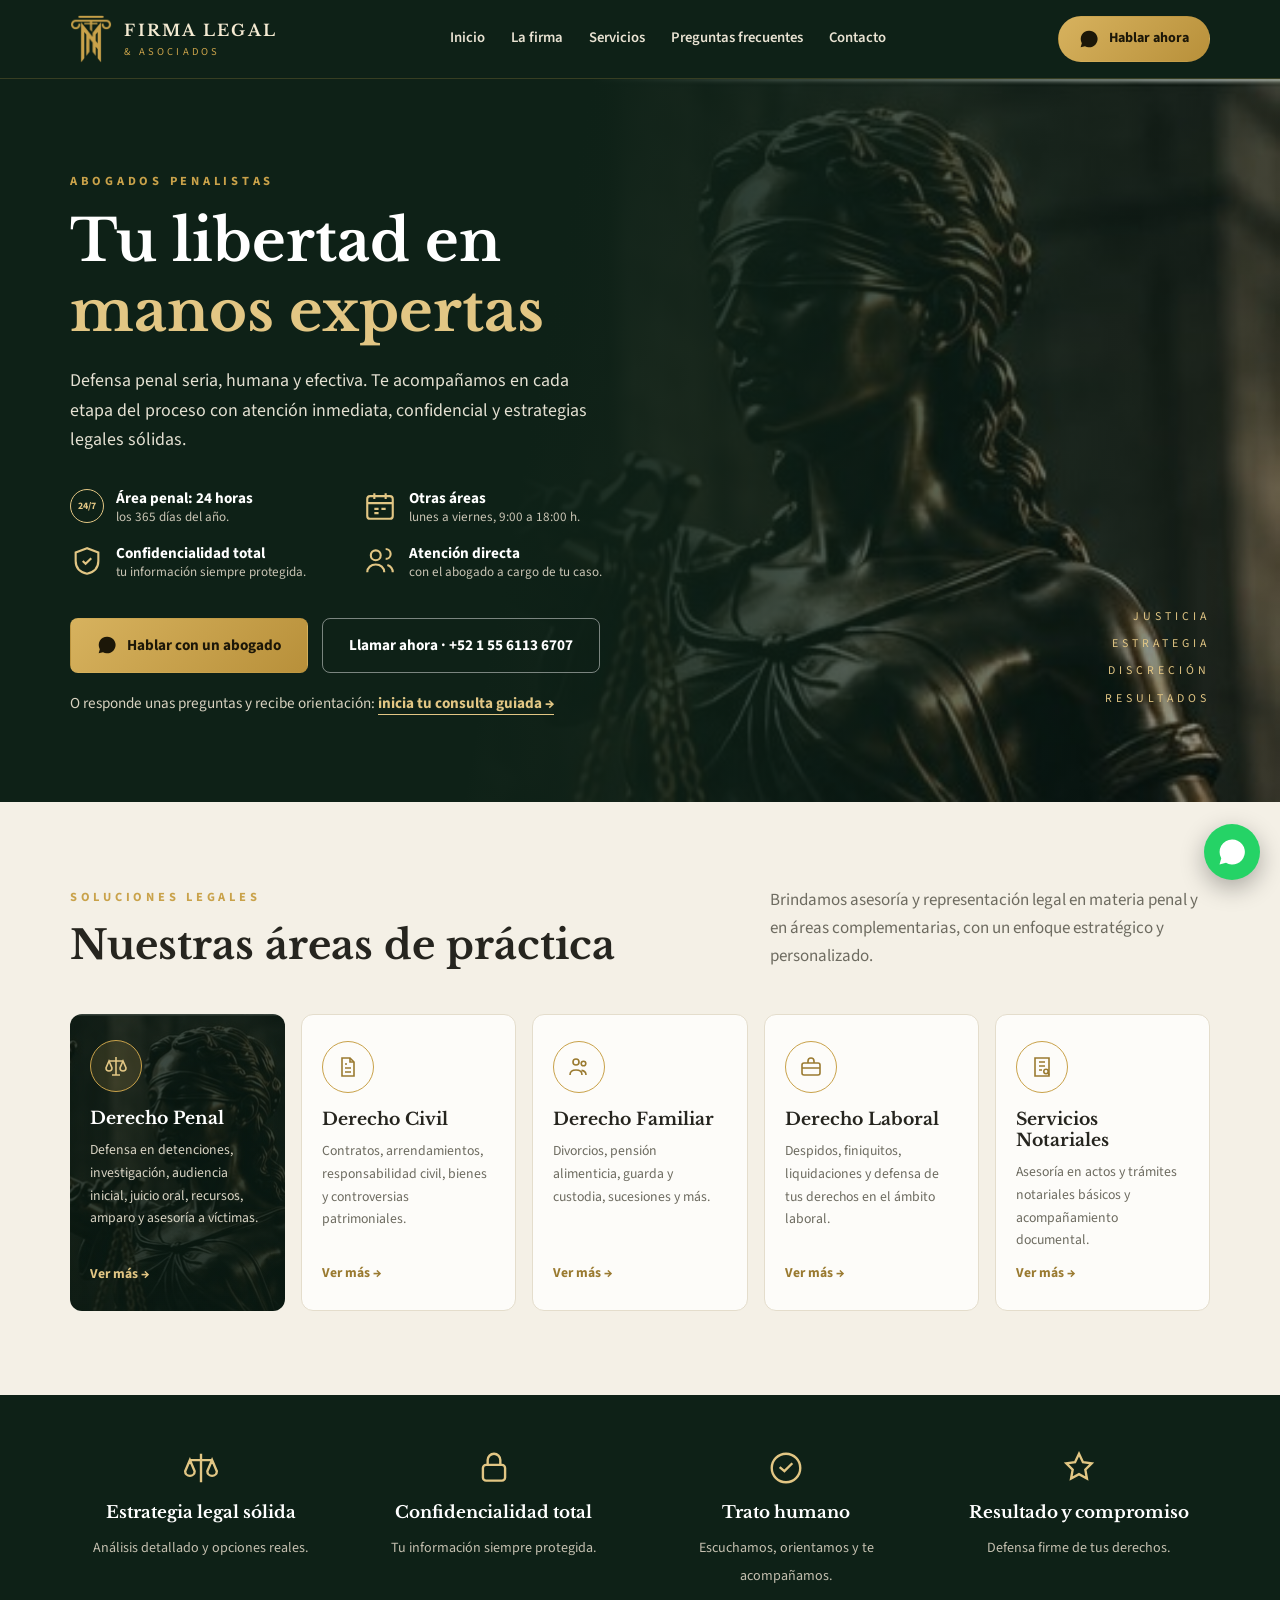
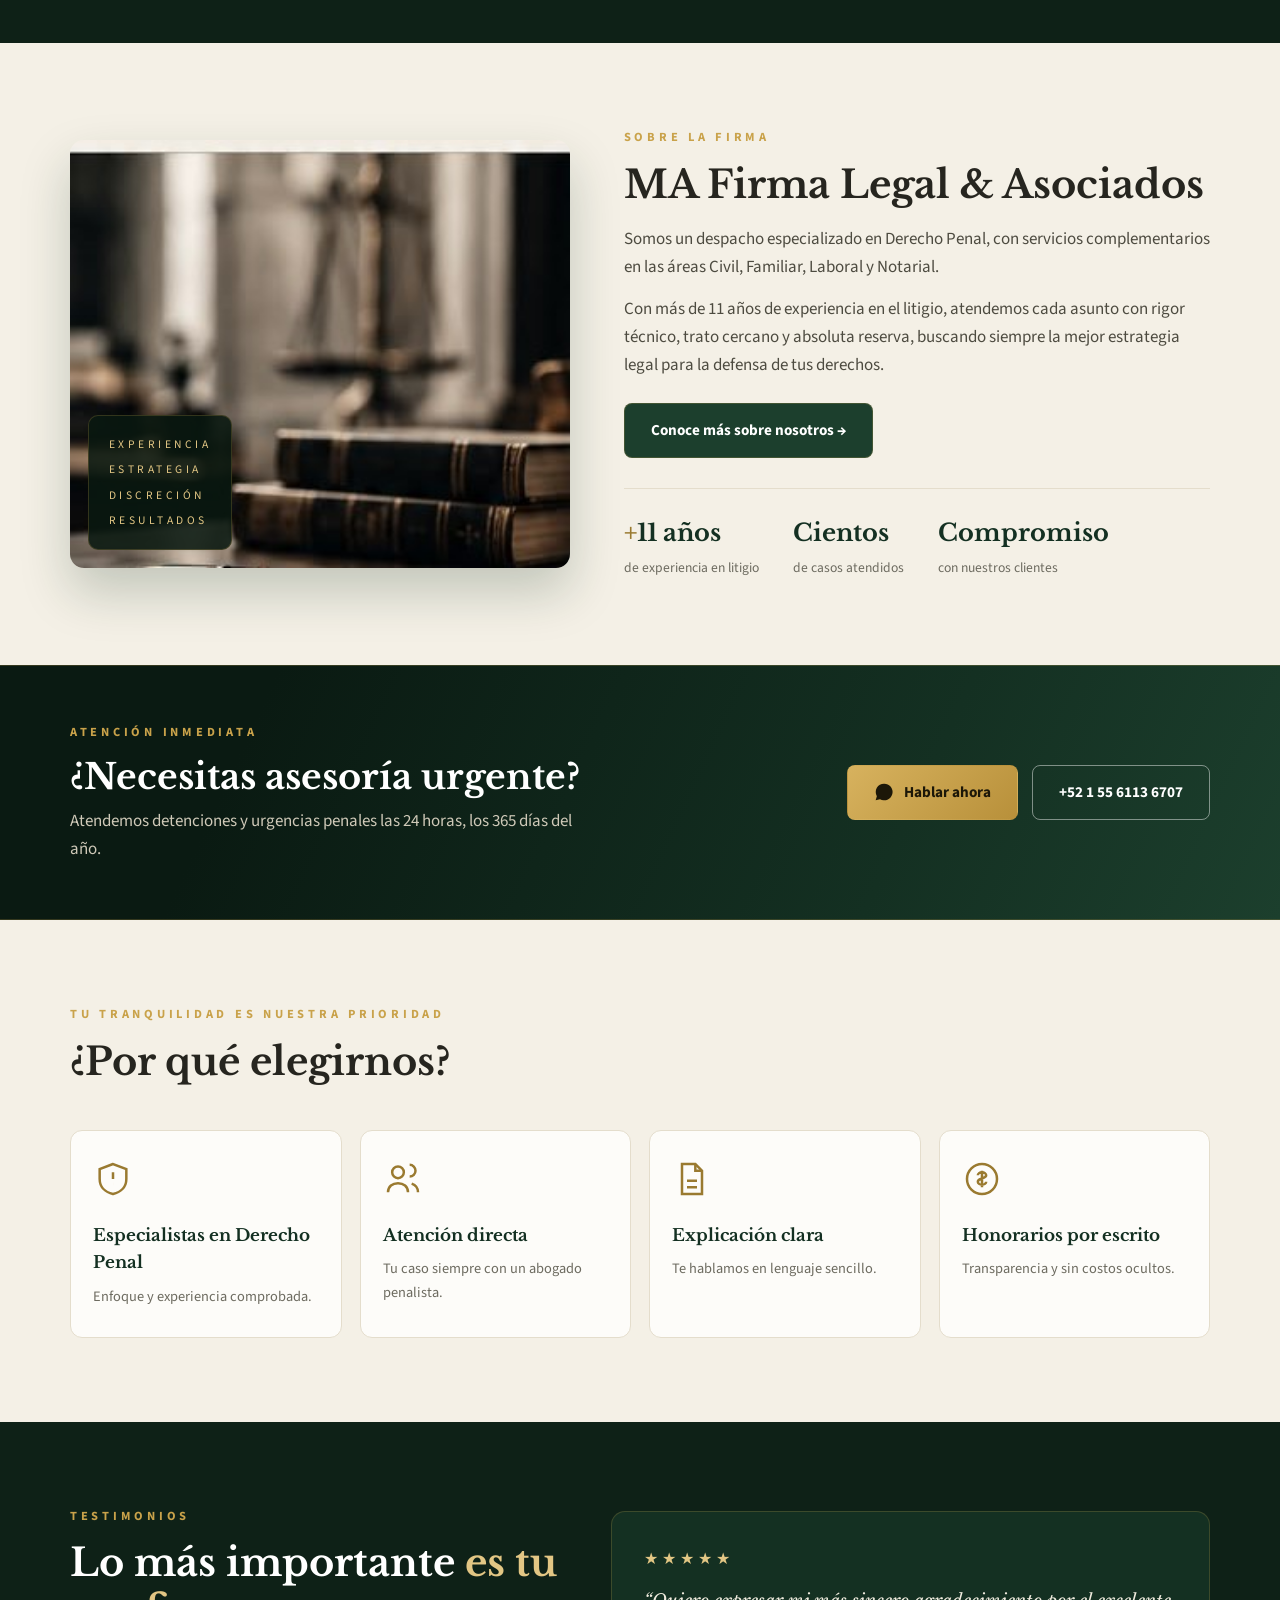
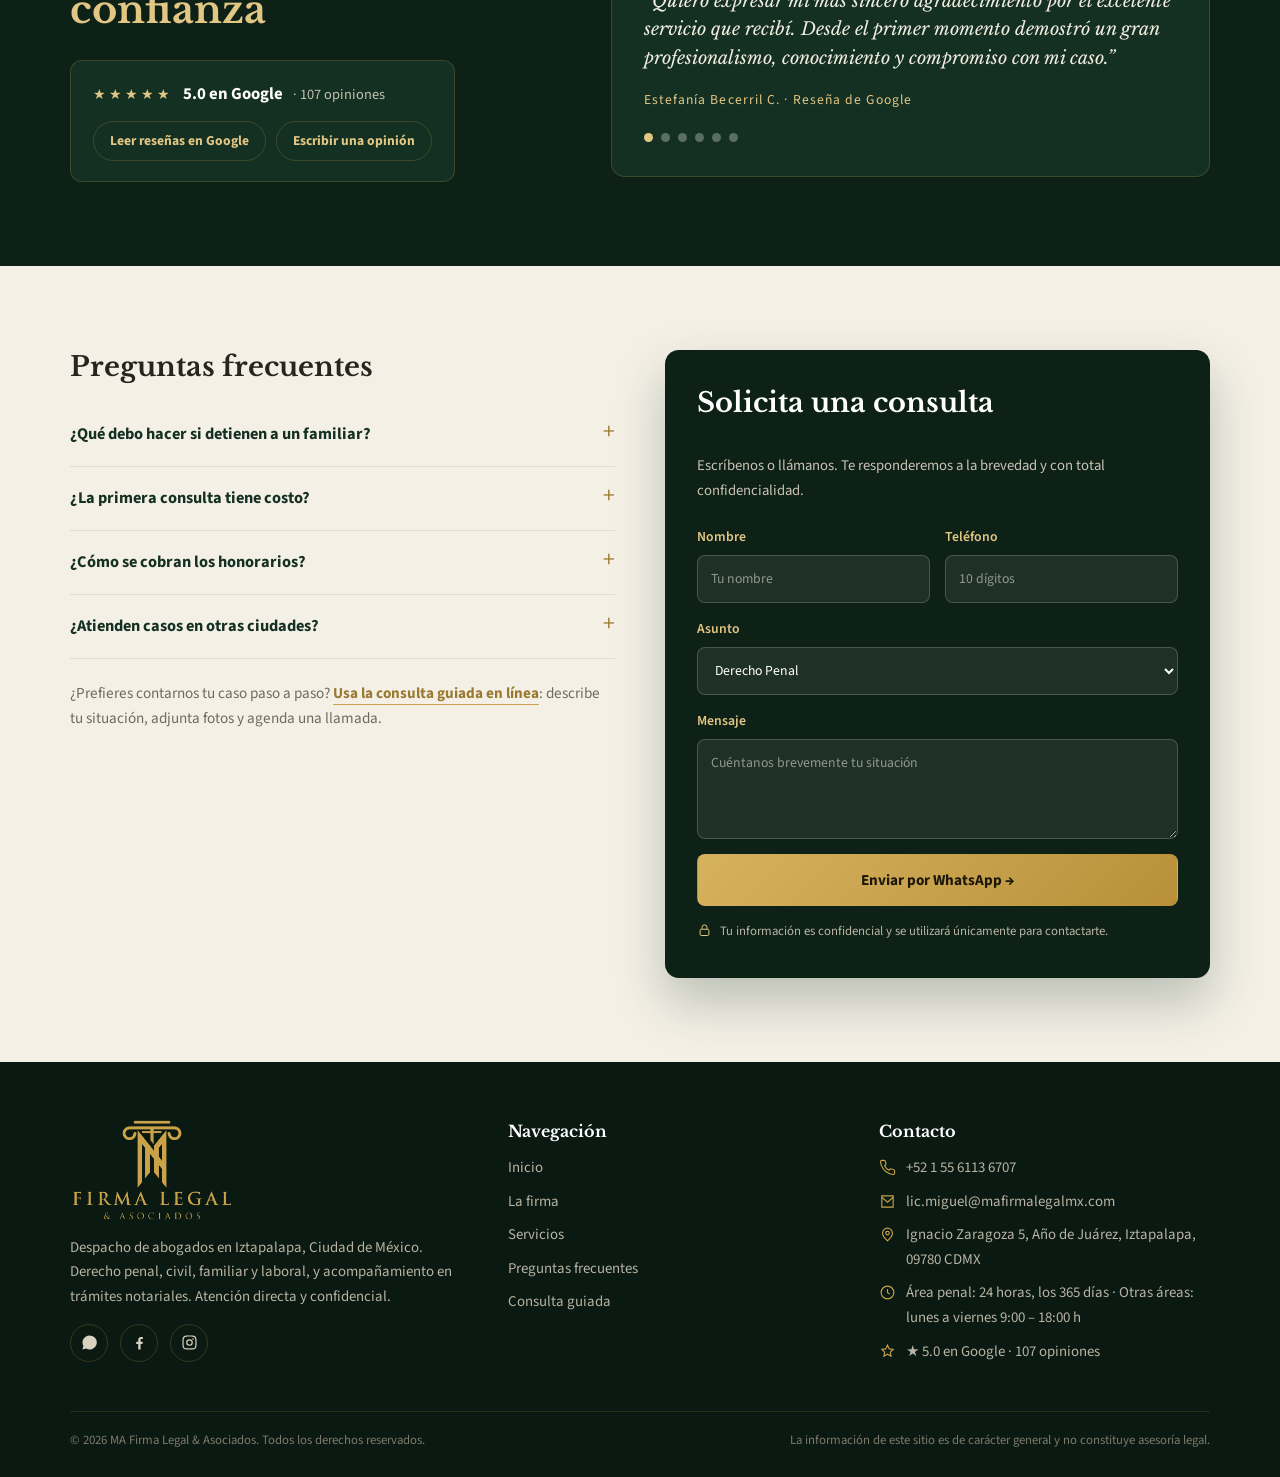
==== index.html @ 3315ead6 "Correo de contacto real: lic.miguel@mafirmalegalmx.com Co-Authored-By: Claude Fable 5.1 <noreply@ant" ====
<!doctype html>
<html lang="es">
<head>
<meta charset="utf-8">
<meta name="viewport" content="width=device-width, initial-scale=1">
<title>Firma Legal & Asociados | Abogados Penalistas</title>
<meta name="description" content="MA Firma Legal & Asociados. Defensa penal seria, humana y efectiva. Atención inmediata 24 horas en detenciones y urgencias penales.">
<link rel="icon" type="image/png" href="assets/marca-dorada.png">
<link rel="preconnect" href="https://fonts.googleapis.com">
<link rel="preconnect" href="https://fonts.gstatic.com" crossorigin>
<link href="https://fonts.googleapis.com/css2?family=Libre+Baskerville:ital,wght@0,400;0,700;1,400&family=Source+Sans+3:wght@400;600;700&display=swap" rel="stylesheet">
<script type="application/ld+json">
{
  "@context": "https://schema.org",
  "@type": "LegalService",
  "name": "MA Firma Legal & Asociados",
  "description": "Abogados penalistas en Ciudad de México. Defensa penal con atención 24 horas, confidencial y estratégica.",
  "url": "https://mafirmalegalmx.vercel.app",
  "telephone": "+525561136707",
  "address": {
    "@type": "PostalAddress",
    "streetAddress": "Ignacio Zaragoza 5, Año de Juárez",
    "addressLocality": "Iztapalapa, Ciudad de México",
    "addressRegion": "CDMX",
    "postalCode": "09780",
    "addressCountry": "MX"
  },
  "openingHours": "Mo-Su 00:00-24:00",
  "priceRange": "$$",
  "sameAs": [
    "https://maps.google.com/?cid=937065001526612628",
    "https://www.facebook.com/mafirmalegal2025",
    "https://www.instagram.com/mafirmalegal2025"
  ]
}
</script>
<style>
  :root{
    --verde:#0e2117; --verde-2:#143022; --verde-3:#1c3f2d;
    --dorado:#c9a24a; --dorado-claro:#e2c684; --dorado-os:#9a7a30;
    --crema:#f4f0e6; --blanco:#fdfcf9;
    --texto:#26251f; --suave:#6d6b60;
    --linea:#e4ddcc; --linea-verde:rgba(201,162,74,.22);
    --serif:'Libre Baskerville', Georgia, serif; --sans:'Source Sans 3', Arial, sans-serif;
  }
  *{box-sizing:border-box;margin:0;padding:0}
  html{scroll-behavior:smooth}
  body{font-family:var(--sans);font-size:17px;line-height:1.65;color:var(--texto);background:var(--crema)}
  a{color:inherit;text-decoration:none}
  img{max-width:100%;display:block}
  h1,h2,h3{font-family:var(--serif);line-height:1.22;font-weight:700}
  .wrap{width:min(1140px,100% - 40px);margin-inline:auto}
  section{padding:84px 0}
  .eyebrow{font-size:.78rem;letter-spacing:.3em;text-transform:uppercase;color:var(--dorado);font-weight:700;display:block;margin-bottom:14px}
  .btn{display:inline-flex;align-items:center;justify-content:center;gap:10px;padding:14px 26px;font-weight:700;font-size:.95rem;border-radius:8px;border:1px solid transparent;transition:.2s;cursor:pointer;font-family:var(--sans)}
  .btn-oro{background:linear-gradient(135deg,#d7b25e,#b8903a);color:#1c1708}
  .btn-oro:hover{filter:brightness(1.08)}
  .btn-verde{background:var(--verde-3);color:#fff;border-color:var(--linea-verde)}
  .btn-verde:hover{background:#245138}
  .btn-borde{background:transparent;color:#fff;border-color:rgba(255,255,255,.45)}
  .btn-borde:hover{border-color:#fff;background:rgba(255,255,255,.08)}
  .ico-wa{width:20px;height:20px;fill:currentColor;flex:none}

  /* ---------- Header ---------- */
  header{position:sticky;top:0;z-index:50;background:var(--verde);border-bottom:1px solid var(--linea-verde)}
  .nav{display:flex;align-items:center;justify-content:space-between;height:78px;gap:18px}
  .brand{display:flex;align-items:center;gap:12px;min-width:0}
  .brand img{height:48px;width:auto}
  .brand div{color:#f4ead2;font-family:var(--serif);font-weight:700;letter-spacing:.14em;font-size:1rem;white-space:nowrap}
  .brand small{display:block;font-family:var(--sans);font-weight:400;font-size:.66rem;letter-spacing:.3em;color:var(--dorado);text-transform:uppercase}
  .menu{display:flex;gap:26px;font-weight:600;font-size:.92rem;color:#e8e2d2}
  .menu a{padding:6px 0;border-bottom:2px solid transparent}
  .menu a:hover{color:#fff;border-color:var(--dorado)}
  .nav .btn{padding:10px 20px;font-size:.88rem;border-radius:999px}
  .burger{display:none;background:none;border:0;cursor:pointer;width:42px;height:42px}
  .burger span{display:block;height:2px;background:var(--dorado-claro);margin:8px 9px;border-radius:2px}

  /* ---------- Hero ---------- */
  .hero{position:relative;background:linear-gradient(100deg,var(--verde) 42%,rgba(14,33,23,.72) 68%,rgba(14,33,23,.38)),url(assets/foto-justicia.jpg) right center/auto 100% no-repeat;background-color:var(--verde);color:#fff;padding:92px 0 86px;overflow:hidden}
  .hero .wrap{position:relative}
  .hero-inner{max-width:600px}
  .hero h1{font-size:clamp(2.3rem,5.4vw,3.6rem);color:#fff;margin-bottom:20px}
  .hero h1 em{font-style:normal;color:var(--dorado-claro)}
  .hero .sub{font-size:1.12rem;color:#e4e0d2;max-width:520px;margin-bottom:34px}
  .hero-feats{display:grid;grid-template-columns:repeat(2,minmax(0,1fr));gap:18px 26px;margin-bottom:36px;max-width:560px}
  .hf{display:flex;gap:12px;align-items:flex-start}
  .hf .n247{width:34px;height:34px;flex:none;border:1.5px solid var(--dorado-claro);border-radius:50%;display:grid;place-items:center;font-size:.62rem;font-weight:700;color:var(--dorado-claro);letter-spacing:.02em}
  .hero-foto-movil{display:none}
  .hf svg{width:34px;height:34px;flex:none;stroke:var(--dorado-claro);fill:none;stroke-width:1.5}
  .hf b{display:block;font-size:.95rem;color:#fff;line-height:1.3}
  .hf span{font-size:.82rem;color:#c9c4b4;line-height:1.35;display:block}
  .hero-ctas{display:flex;gap:14px;flex-wrap:wrap;align-items:center}
  .hero-guia{margin-top:18px;font-size:.95rem;color:#d8d2c0}
  .hero-guia a{color:var(--dorado-claro);font-weight:700;border-bottom:1px solid var(--dorado-claro)}
  .hero-lema{position:absolute;right:0;bottom:4px;text-align:right;font-size:.74rem;letter-spacing:.34em;text-transform:uppercase;color:var(--dorado-claro);line-height:2.3;display:none}
  @media (min-width:1000px){.hero-lema{display:block}}

  /* ---------- Áreas ---------- */
  .areas-head{display:grid;grid-template-columns:1.2fr .8fr;gap:40px;align-items:end;margin-bottom:44px}
  .areas-head h2{font-size:clamp(1.8rem,3.6vw,2.5rem)}
  .areas-head p{color:var(--suave)}
  .areas-grid{display:grid;grid-template-columns:repeat(5,1fr);gap:16px}
  .area{background:var(--blanco);border:1px solid var(--linea);border-radius:12px;padding:26px 20px;display:flex;flex-direction:column;gap:10px;transition:.25s}
  .area:hover{transform:translateY(-4px);box-shadow:0 14px 30px rgba(20,48,34,.12);border-color:var(--dorado)}
  .area .ic{width:52px;height:52px;border:1.5px solid var(--dorado);border-radius:50%;display:grid;place-items:center;margin-bottom:6px}
  .area .ic svg{width:24px;height:24px;stroke:var(--dorado-os);fill:none;stroke-width:1.6}
  .area h3{font-size:1.08rem}
  .area p{font-size:.86rem;color:var(--suave);flex:1}
  .area .mas{font-size:.85rem;font-weight:700;color:var(--dorado-os)}
  .area.destacada{background:linear-gradient(rgba(10,26,18,.78),rgba(10,26,18,.88)),url(assets/foto-justicia.jpg) center/cover;border:0;color:#fff}
  .area.destacada .ic{background:rgba(201,162,74,.15)}
  .area.destacada .ic svg{stroke:var(--dorado-claro)}
  .area.destacada h3{color:#fff}
  .area.destacada p{color:#d8d3c3}
  .area.destacada .mas{color:var(--dorado-claro)}

  /* ---------- Banda compromiso ---------- */
  .banda{background:var(--verde);color:#fff;padding:54px 0}
  .banda-grid{display:grid;grid-template-columns:repeat(4,1fr);gap:30px}
  .bi{text-align:center;padding:0 10px}
  .bi svg{width:38px;height:38px;stroke:var(--dorado-claro);fill:none;stroke-width:1.5;margin:0 auto 12px;display:block}
  .bi b{display:block;font-family:var(--serif);font-size:1.05rem;margin-bottom:6px;color:#fff}
  .bi span{font-size:.88rem;color:#c5c0b0}

  /* ---------- Sobre la firma ---------- */
  .sobre{background:var(--crema)}
  .sobre-grid{display:grid;grid-template-columns:.92fr 1.08fr;gap:54px;align-items:center}
  .sobre-foto{position:relative;border-radius:14px;overflow:hidden;box-shadow:0 24px 50px rgba(20,48,34,.22)}
  .sobre-foto img{width:100%;height:100%;object-fit:cover;min-height:360px}
  .sobre-foto .placa{position:absolute;left:18px;bottom:18px;background:rgba(10,24,16,.88);border:1px solid var(--linea-verde);border-radius:10px;padding:16px 20px;color:var(--dorado-claro);font-size:.72rem;letter-spacing:.3em;text-transform:uppercase;line-height:2.2}
  .sobre h2{font-size:clamp(1.8rem,3.4vw,2.4rem);margin-bottom:16px}
  .sobre p{color:#4d4b40;margin-bottom:14px}
  .sobre .btn{margin-top:10px}
  .stats{display:flex;gap:34px;flex-wrap:wrap;margin-top:30px;padding-top:24px;border-top:1px solid var(--linea)}
  .stat b{font-family:var(--serif);font-size:1.5rem;color:var(--verde-2);display:block}
  .stat b i{font-style:normal;color:var(--dorado-os)}
  .stat span{font-size:.85rem;color:var(--suave)}

  /* ---------- Urgente ---------- */
  .urgente{background:linear-gradient(115deg,#0a1a12 20%,#143022 70%,#1c3f2d),var(--verde);color:#fff;padding:56px 0;border-block:1px solid var(--linea-verde)}
  .urg-grid{display:flex;justify-content:space-between;align-items:center;gap:30px;flex-wrap:wrap}
  .urg-grid h2{font-size:clamp(1.6rem,3vw,2.2rem);color:#fff;margin-bottom:8px}
  .urg-grid p{color:#cfc9b8;max-width:520px}
  .urg-botones{display:flex;gap:14px;flex-wrap:wrap}

  /* ---------- Por qué ---------- */
  .porque .sec-head{max-width:640px;margin-bottom:44px}
  .porque h2{font-size:clamp(1.8rem,3.4vw,2.4rem)}
  .pq-grid{display:grid;grid-template-columns:repeat(4,1fr);gap:18px}
  .pq{background:var(--blanco);border:1px solid var(--linea);border-radius:12px;padding:28px 22px}
  .pq svg{width:40px;height:40px;stroke:var(--dorado-os);fill:none;stroke-width:1.5;margin-bottom:14px}
  .pq b{font-family:var(--serif);font-size:1.05rem;display:block;margin-bottom:8px;color:var(--verde-2)}
  .pq p{font-size:.9rem;color:var(--suave)}

  /* ---------- Testimonios ---------- */
  .testi{background:var(--verde);color:#fff}
  .testi-grid{display:grid;grid-template-columns:.9fr 1.1fr;gap:50px;align-items:center}
  .testi h2{font-size:clamp(1.8rem,3.4vw,2.4rem);color:#fff}
  .testi h2 em{font-style:normal;color:var(--dorado-claro)}
  .t-card{background:var(--verde-2);border:1px solid var(--linea-verde);border-radius:14px;padding:34px 32px;position:relative}
  .t-card .estrellas{color:var(--dorado-claro);letter-spacing:4px;font-size:1rem;margin-bottom:14px}
  .t-card blockquote{font-family:var(--serif);font-style:italic;font-size:1.12rem;line-height:1.6;color:#f0ecdf}
  .t-card cite{display:block;margin-top:16px;font-style:normal;font-size:.85rem;color:var(--dorado-claro);letter-spacing:.08em}
  .t-dots{display:flex;gap:8px;margin-top:22px}
  .t-dots button{width:9px;height:9px;border-radius:50%;border:0;background:rgba(255,255,255,.3);cursor:pointer;padding:0}
  .t-dots button.on{background:var(--dorado-claro)}
  .g-badge{margin-top:26px;background:var(--verde-2);border:1px solid var(--linea-verde);border-radius:12px;padding:20px 22px;display:inline-block}
  .g-badge .fila{display:flex;align-items:center;gap:10px;margin-bottom:12px;flex-wrap:wrap}
  .g-badge .estrellas-g{color:var(--dorado-claro);letter-spacing:3px}
  .g-badge b{color:#fff;font-size:1.05rem}
  .g-badge span{color:#c5c0b0;font-size:.9rem}
  .g-badge .ligas{display:flex;gap:10px;flex-wrap:wrap}
  .g-badge .ligas a{font-size:.85rem;font-weight:700;color:var(--dorado-claro);border:1px solid var(--linea-verde);border-radius:999px;padding:8px 16px;transition:.2s}
  .g-badge .ligas a:hover{background:var(--verde-3);border-color:var(--dorado)}

  /* ---------- FAQ + contacto ---------- */
  .final{background:var(--crema)}
  .final-grid{display:grid;grid-template-columns:1fr 1fr;gap:50px;align-items:start}
  .final h2{font-size:1.7rem;margin-bottom:20px}
  details{border-bottom:1px solid var(--linea)}
  summary{cursor:pointer;padding:18px 0;font-weight:700;font-size:1.02rem;color:var(--verde-2);list-style:none;display:flex;justify-content:space-between;gap:16px}
  summary::-webkit-details-marker{display:none}
  summary::after{content:"+";color:var(--dorado-os);font-size:1.3rem;line-height:1;font-family:var(--serif)}
  details[open] summary::after{content:"–"}
  details p{padding:0 0 18px;color:var(--suave);font-size:.95rem}
  .consulta-link{margin-top:22px;font-size:.95rem;color:var(--suave)}
  .consulta-link a{color:var(--dorado-os);font-weight:700;border-bottom:1px solid var(--dorado)}
  form{background:var(--verde);border-radius:14px;padding:36px 32px;display:grid;gap:15px;color:#fff;box-shadow:0 24px 50px rgba(20,48,34,.25)}
  form h2{color:#fff;margin-bottom:2px}
  form .nota-top{font-size:.92rem;color:#c9c4b4;margin-bottom:8px}
  .row{display:grid;grid-template-columns:1fr 1fr;gap:15px}
  label{display:grid;gap:6px;font-weight:600;font-size:.86rem;color:var(--dorado-claro)}
  input,select,textarea{font:inherit;font-weight:400;padding:12px 13px;border:1px solid rgba(255,255,255,.18);border-radius:8px;background:rgba(255,255,255,.07);color:#fff;outline:none}
  input::placeholder,textarea::placeholder{color:#8f9a8f}
  select{color:#fff}
  select option{background:var(--verde-2);color:#fff}
  input:focus,select:focus,textarea:focus{border-color:var(--dorado)}
  textarea{min-height:100px;resize:vertical}
  .candado{font-size:.8rem;color:#b9b4a4;display:flex;gap:8px;align-items:flex-start}
  .candado svg{width:15px;height:15px;stroke:var(--dorado-claro);fill:none;stroke-width:1.6;flex:none;margin-top:2px}

  /* ---------- Footer ---------- */
  footer{background:#0a1911;color:#b8b3a3;padding:56px 0 26px;font-size:.93rem}
  .foot{display:grid;grid-template-columns:1.2fr 1fr 1fr;gap:40px;align-items:start}
  .foot img{height:104px;width:auto;margin-bottom:14px}
  .foot h4{color:#fff;font-family:var(--serif);margin-bottom:12px;font-size:1rem}
  .foot ul{list-style:none}
  .foot li{margin-bottom:9px;display:flex;gap:10px;align-items:flex-start}
  .foot li svg{width:17px;height:17px;stroke:var(--dorado);fill:none;stroke-width:1.6;flex:none;margin-top:3px}
  .foot a:hover{color:var(--dorado-claro)}
  .redes{display:flex;gap:12px;margin-top:14px}
  .redes a{width:38px;height:38px;border:1px solid var(--linea-verde);border-radius:50%;display:grid;place-items:center;transition:.2s}
  .redes a:hover{background:var(--verde-3);border-color:var(--dorado)}
  .redes svg{width:17px;height:17px;fill:#d8d2c0}
  .copy{border-top:1px solid rgba(201,162,74,.15);margin-top:38px;padding-top:18px;display:flex;justify-content:space-between;flex-wrap:wrap;gap:10px;font-size:.8rem;color:#7d7a6c}

  .wa-float{position:fixed;right:20px;bottom:20px;z-index:60;width:56px;height:56px;border-radius:50%;background:#25d366;display:grid;place-items:center;box-shadow:0 8px 24px rgba(0,0,0,.3)}
  .wa-float svg{width:30px;height:30px;fill:#fff}

  /* ---------- Responsive ---------- */
  @media (max-width:1000px){
    .areas-grid{grid-template-columns:repeat(3,1fr)}
    .area.destacada{grid-column:span 3}
    .banda-grid,.pq-grid{grid-template-columns:1fr 1fr}
    .sobre-grid,.testi-grid,.final-grid{grid-template-columns:1fr;gap:38px}
    .areas-head{grid-template-columns:1fr;gap:10px}
    /* En pantallas chicas la estatua va arriba, visible, y se funde con el verde */
    .hero{background:var(--verde);padding-top:0}
    .hero-foto-movil{display:block;height:min(64vw,340px);background:linear-gradient(to bottom,rgba(14,33,23,.05) 30%,rgba(14,33,23,.55) 70%,var(--verde) 100%),url(assets/foto-justicia.jpg) center 18%/cover no-repeat;margin-bottom:6px}
  }
  @media (max-width:860px){
    .menu{display:none;position:absolute;left:0;right:0;top:78px;background:var(--verde);border-bottom:1px solid var(--linea-verde);flex-direction:column;gap:0;padding:6px 0}
    .menu.open{display:flex}
    .menu a{padding:14px 22px;border-bottom:1px solid rgba(255,255,255,.07)}
    .burger{display:block}
    .nav > .btn{display:none}
  }
  @media (max-width:620px){
    section{padding:62px 0}
    .areas-grid{grid-template-columns:1fr}
    .area.destacada{grid-column:auto}
    .banda-grid,.pq-grid,.row{grid-template-columns:1fr}
    .hero-feats{grid-template-columns:1fr;gap:16px}
    .brand div{display:none}
    form{padding:28px 20px}
    .urg-botones .btn{width:100%}
  }
</style>
</head>
<body>

<header>
  <div class="wrap nav">
    <a href="#" class="brand">
      <img src="assets/marca-dorada.png" alt="Firma Legal & Asociados">
      <div>FIRMA LEGAL<small>& Asociados</small></div>
    </a>
    <nav class="menu" id="menu">
      <a href="#inicio">Inicio</a>
      <a href="#firma">La firma</a>
      <a href="#areas">Servicios</a>
      <a href="#faq">Preguntas frecuentes</a>
      <a href="#contacto">Contacto</a>
    </nav>
    <a href="#" class="btn btn-oro wa-link"><svg class="ico-wa" viewBox="0 0 24 24"><path d="M17.5 14.4c-.3-.1-1.8-.9-2-1-.3-.1-.5-.1-.7.1-.2.3-.8 1-.9 1.2-.2.2-.3.2-.6.1-.3-.1-1.3-.5-2.4-1.5-.9-.8-1.5-1.8-1.7-2.1-.2-.3 0-.5.1-.6l.4-.5.3-.5v-.5c-.1-.1-.7-1.6-.9-2.2-.2-.6-.5-.5-.7-.5h-.6c-.2 0-.5.1-.8.4-.3.3-1 1-1 2.5s1.1 2.9 1.2 3.1c.1.2 2.1 3.2 5.1 4.5 2.5 1 3 .8 3.6.8.6-.1 1.8-.7 2-1.4.2-.7.2-1.3.2-1.4-.1-.2-.3-.3-.6-.4zM12 2a10 10 0 0 0-8.6 15l-1.4 5 5.2-1.4A10 10 0 1 0 12 2z"/></svg>Hablar ahora</a>
    <button class="burger" id="burger" aria-label="Menú"><span></span><span></span><span></span></button>
  </div>
</header>

<section class="hero" id="inicio">
  <div class="hero-foto-movil" aria-hidden="true"></div>
  <div class="wrap">
    <div class="hero-inner">
      <span class="eyebrow">Abogados penalistas</span>
      <h1>Tu libertad en <em>manos expertas</em></h1>
      <p class="sub">Defensa penal seria, humana y efectiva. Te acompañamos en cada etapa del proceso con atención inmediata, confidencial y estrategias legales sólidas.</p>
      <div class="hero-feats">
        <div class="hf"><div class="n247">24/7</div><div><b>Área penal: 24 horas</b><span>los 365 días del año.</span></div></div>
        <div class="hf"><svg viewBox="0 0 24 24"><rect x="3" y="5" width="18" height="16" rx="2"/><path d="M3 10h18M8 3v4M16 3v4M8 14h3M13 14h3M8 17h3"/></svg><div><b>Otras áreas</b><span>lunes a viernes, 9:00 a 18:00 h.</span></div></div>
        <div class="hf"><svg viewBox="0 0 24 24"><path d="M12 3 4 6v6c0 5 3.5 8 8 9 4.5-1 8-4 8-9V6z"/><path d="m9 12 2 2 4-4"/></svg><div><b>Confidencialidad total</b><span>tu información siempre protegida.</span></div></div>
        <div class="hf"><svg viewBox="0 0 24 24"><circle cx="9" cy="8" r="3.5"/><path d="M3 20c0-3.5 2.7-5.5 6-5.5s6 2 6 5.5M16 3.5a3.5 3.5 0 0 1 0 7M21 20c0-2.6-1.5-4.4-3.8-5.2"/></svg><div><b>Atención directa</b><span>con el abogado a cargo de tu caso.</span></div></div>
      </div>
      <div class="hero-ctas">
        <a href="#" class="btn btn-oro wa-link"><svg class="ico-wa" viewBox="0 0 24 24"><path d="M17.5 14.4c-.3-.1-1.8-.9-2-1-.3-.1-.5-.1-.7.1-.2.3-.8 1-.9 1.2-.2.2-.3.2-.6.1-.3-.1-1.3-.5-2.4-1.5-.9-.8-1.5-1.8-1.7-2.1-.2-.3 0-.5.1-.6l.4-.5.3-.5v-.5c-.1-.1-.7-1.6-.9-2.2-.2-.6-.5-.5-.7-.5h-.6c-.2 0-.5.1-.8.4-.3.3-1 1-1 2.5s1.1 2.9 1.2 3.1c.1.2 2.1 3.2 5.1 4.5 2.5 1 3 .8 3.6.8.6-.1 1.8-.7 2-1.4.2-.7.2-1.3.2-1.4-.1-.2-.3-.3-.6-.4zM12 2a10 10 0 0 0-8.6 15l-1.4 5 5.2-1.4A10 10 0 1 0 12 2z"/></svg>Hablar con un abogado</a>
        <a href="tel:+525561136707" class="btn btn-borde">Llamar ahora · +52 1 55 6113 6707</a>
      </div>
      <p class="hero-guia">O responde unas preguntas y recibe orientación: <a href="consulta.html">inicia tu consulta guiada →</a></p>
    </div>
    <div class="hero-lema">Justicia<br>Estrategia<br>Discreción<br>Resultados</div>
  </div>
</section>

<section id="areas">
  <div class="wrap">
    <div class="areas-head">
      <div>
        <span class="eyebrow">Soluciones legales</span>
        <h2>Nuestras áreas de práctica</h2>
      </div>
      <p>Brindamos asesoría y representación legal en materia penal y en áreas complementarias, con un enfoque estratégico y personalizado.</p>
    </div>
    <div class="areas-grid">
      <article class="area destacada">
        <div class="ic"><svg viewBox="0 0 24 24"><path d="M12 3v18M5 7h14M5 7l-3 7a3 3 0 0 0 6 0L5 7zm14 0-3 7a3 3 0 0 0 6 0l-3-7zM8 21h8"/></svg></div>
        <h3>Derecho Penal</h3>
        <p>Defensa en detenciones, investigación, audiencia inicial, juicio oral, recursos, amparo y asesoría a víctimas.</p>
        <a class="mas" href="penal.html">Ver más →</a>
      </article>
      <article class="area">
        <div class="ic"><svg viewBox="0 0 24 24"><path d="M14 3H6v18h12V7z"/><path d="M14 3v4h4M9 13h6M9 17h6M9 9h2"/></svg></div>
        <h3>Derecho Civil</h3>
        <p>Contratos, arrendamientos, responsabilidad civil, bienes y controversias patrimoniales.</p>
        <a class="mas" href="civil.html">Ver más →</a>
      </article>
      <article class="area">
        <div class="ic"><svg viewBox="0 0 24 24"><circle cx="9" cy="7" r="3"/><circle cx="16.5" cy="8.5" r="2.3"/><path d="M3 20c0-3.3 2.7-5 6-5s6 1.7 6 5M14.5 15.4c2.6.3 4.5 1.8 4.5 4.6"/></svg></div>
        <h3>Derecho Familiar</h3>
        <p>Divorcios, pensión alimenticia, guarda y custodia, sucesiones y más.</p>
        <a class="mas" href="familiar.html">Ver más →</a>
      </article>
      <article class="area">
        <div class="ic"><svg viewBox="0 0 24 24"><rect x="3" y="8" width="18" height="12" rx="2"/><path d="M9 8V6a3 3 0 0 1 6 0v2M3 13h18"/></svg></div>
        <h3>Derecho Laboral</h3>
        <p>Despidos, finiquitos, liquidaciones y defensa de tus derechos en el ámbito laboral.</p>
        <a class="mas" href="laboral.html">Ver más →</a>
      </article>
      <article class="area">
        <div class="ic"><svg viewBox="0 0 24 24"><path d="M5 3h14v18H5z"/><path d="M9 7h6M9 11h6M9 15h3"/><circle cx="16" cy="16.5" r="2.2"/><path d="m17.5 18 1.8 1.8"/></svg></div>
        <h3>Servicios Notariales</h3>
        <p>Asesoría en actos y trámites notariales básicos y acompañamiento documental.</p>
        <a class="mas" href="notarial.html">Ver más →</a>
      </article>
    </div>
  </div>
</section>

<div class="banda">
  <div class="wrap banda-grid">
    <div class="bi"><svg viewBox="0 0 24 24"><path d="M12 3v18M5 7h14M5 7l-3 7a3 3 0 0 0 6 0L5 7zm14 0-3 7a3 3 0 0 0 6 0l-3-7z"/></svg><b>Estrategia legal sólida</b><span>Análisis detallado y opciones reales.</span></div>
    <div class="bi"><svg viewBox="0 0 24 24"><rect x="5" y="10" width="14" height="10" rx="2"/><path d="M8 10V7a4 4 0 0 1 8 0v3"/></svg><b>Confidencialidad total</b><span>Tu información siempre protegida.</span></div>
    <div class="bi"><svg viewBox="0 0 24 24"><path d="M8 11.5 11 14l5-5"/><circle cx="12" cy="12" r="9"/></svg><b>Trato humano</b><span>Escuchamos, orientamos y te acompañamos.</span></div>
    <div class="bi"><svg viewBox="0 0 24 24"><path d="m12 3 2.5 5.3 5.5.7-4 4 1 5.7-5-2.8-5 2.8 1-5.7-4-4 5.5-.7z"/></svg><b>Resultado y compromiso</b><span>Defensa firme de tus derechos.</span></div>
  </div>
</div>

<section class="sobre" id="firma">
  <div class="wrap sobre-grid">
    <div class="sobre-foto">
      <img src="assets/foto-despacho.jpg" alt="Despacho de MA Firma Legal & Asociados">
      <div class="placa">Experiencia<br>Estrategia<br>Discreción<br>Resultados</div>
    </div>
    <div>
      <span class="eyebrow">Sobre la firma</span>
      <h2>MA Firma Legal & Asociados</h2>
      <p>Somos un despacho especializado en Derecho Penal, con servicios complementarios en las áreas Civil, Familiar, Laboral y Notarial.</p>
      <p>Con más de 11 años de experiencia en el litigio, atendemos cada asunto con rigor técnico, trato cercano y absoluta reserva, buscando siempre la mejor estrategia legal para la defensa de tus derechos.</p>
      <a href="#contacto" class="btn btn-verde">Conoce más sobre nosotros →</a>
      <div class="stats">
        <div class="stat"><b><i>+</i>11 años</b><span>de experiencia en litigio</span></div>
        <div class="stat"><b>Cientos</b><span>de casos atendidos</span></div>
        <div class="stat"><b>Compromiso</b><span>con nuestros clientes</span></div>
      </div>
    </div>
  </div>
</section>

<div class="urgente">
  <div class="wrap urg-grid">
    <div>
      <span class="eyebrow">Atención inmediata</span>
      <h2>¿Necesitas asesoría urgente?</h2>
      <p>Atendemos detenciones y urgencias penales las 24 horas, los 365 días del año.</p>
    </div>
    <div class="urg-botones">
      <a href="#" class="btn btn-oro wa-link"><svg class="ico-wa" viewBox="0 0 24 24"><path d="M17.5 14.4c-.3-.1-1.8-.9-2-1-.3-.1-.5-.1-.7.1-.2.3-.8 1-.9 1.2-.2.2-.3.2-.6.1-.3-.1-1.3-.5-2.4-1.5-.9-.8-1.5-1.8-1.7-2.1-.2-.3 0-.5.1-.6l.4-.5.3-.5v-.5c-.1-.1-.7-1.6-.9-2.2-.2-.6-.5-.5-.7-.5h-.6c-.2 0-.5.1-.8.4-.3.3-1 1-1 2.5s1.1 2.9 1.2 3.1c.1.2 2.1 3.2 5.1 4.5 2.5 1 3 .8 3.6.8.6-.1 1.8-.7 2-1.4.2-.7.2-1.3.2-1.4-.1-.2-.3-.3-.6-.4zM12 2a10 10 0 0 0-8.6 15l-1.4 5 5.2-1.4A10 10 0 1 0 12 2z"/></svg>Hablar ahora</a>
      <a href="tel:+525561136707" class="btn btn-borde">+52 1 55 6113 6707</a>
    </div>
  </div>
</div>

<section class="porque">
  <div class="wrap">
    <div class="sec-head">
      <span class="eyebrow">Tu tranquilidad es nuestra prioridad</span>
      <h2>¿Por qué elegirnos?</h2>
    </div>
    <div class="pq-grid">
      <div class="pq"><svg viewBox="0 0 24 24"><path d="M12 3 4 6v6c0 5 3.5 8 8 9 4.5-1 8-4 8-9V6z"/><path d="M12 8v4M12 15h.01"/></svg><b>Especialistas en Derecho Penal</b><p>Enfoque y experiencia comprobada.</p></div>
      <div class="pq"><svg viewBox="0 0 24 24"><circle cx="9" cy="8" r="3.5"/><path d="M3 20c0-3.5 2.7-5.5 6-5.5s6 2 6 5.5M16 3.5a3.5 3.5 0 0 1 0 7M21 20c0-2.6-1.5-4.4-3.8-5.2"/></svg><b>Atención directa</b><p>Tu caso siempre con un abogado penalista.</p></div>
      <div class="pq"><svg viewBox="0 0 24 24"><path d="M14 3H6v18h12V7z"/><path d="M14 3v4h4M9 13h6M9 17h6"/></svg><b>Explicación clara</b><p>Te hablamos en lenguaje sencillo.</p></div>
      <div class="pq"><svg viewBox="0 0 24 24"><circle cx="12" cy="12" r="9"/><path d="M12 7v10M9.5 9.8c0-1 1.1-1.8 2.5-1.8s2.5.8 2.5 1.8-1 1.5-2.5 1.9-2.5.9-2.5 1.9 1.1 1.8 2.5 1.8 2.5-.8 2.5-1.8"/></svg><b>Honorarios por escrito</b><p>Transparencia y sin costos ocultos.</p></div>
    </div>
  </div>
</section>

<section class="testi">
  <div class="wrap testi-grid">
    <div>
      <span class="eyebrow">Testimonios</span>
      <h2>Lo más importante <em>es tu confianza</em></h2>
      <div class="g-badge">
        <div class="fila"><span class="estrellas-g">★★★★★</span><b>5.0 en Google</b><span>· 107 opiniones</span></div>
        <div class="ligas">
          <a href="https://www.google.com/search?q=MA+Firma+Legal+%26+Asociados+Iztapalapa#lrd=0x85ce0359b6350af7:0xd011fa77371d294,1,,,," target="_blank" rel="noopener">Leer reseñas en Google</a>
          <a href="https://www.google.com/search?q=MA+Firma+Legal+%26+Asociados+Iztapalapa#lrd=0x85ce0359b6350af7:0xd011fa77371d294,3,,,," target="_blank" rel="noopener">Escribir una opinión</a>
        </div>
      </div>
    </div>
    <div>
      <div class="t-card">
        <div class="estrellas">★★★★★</div>
        <blockquote id="t-texto">“Quiero expresar mi más sincero agradecimiento por el excelente servicio que recibí. Desde el primer momento demostró un gran profesionalismo, conocimiento y compromiso con mi caso.”</blockquote>
        <cite id="t-autor">Estefanía Becerril C. · Reseña de Google</cite>
        <div class="t-dots" id="t-dots"></div>
      </div>
    </div>
  </div>
</section>

<section class="final" id="faq">
  <div class="wrap final-grid">
    <div>
      <h2>Preguntas frecuentes</h2>
      <details><summary>¿Qué debo hacer si detienen a un familiar?</summary><p>No permitas que declare sin abogado y comunícate con nosotros de inmediato. Un abogado acudirá para verificar la legalidad de la detención y preparar la primera audiencia.</p></details>
      <details><summary>¿La primera consulta tiene costo?</summary><p>Realizamos una evaluación inicial del caso. Las condiciones se indican al momento de agendar la cita.</p></details>
      <details><summary>¿Cómo se cobran los honorarios?</summary><p>Antes de iniciar entregamos un presupuesto por escrito, con la posibilidad de pagar por etapas del proceso.</p></details>
      <details><summary>¿Atienden casos en otras ciudades?</summary><p>Sí. Según el caso, podemos asistir de forma presencial o coordinar audiencias a distancia.</p></details>
      <p class="consulta-link">¿Prefieres contarnos tu caso paso a paso? <a href="consulta.html">Usa la consulta guiada en línea</a>: describe tu situación, adjunta fotos y agenda una llamada.</p>
    </div>
    <form id="form-contacto">
      <h2 id="contacto">Solicita una consulta</h2>
      <p class="nota-top">Escríbenos o llámanos. Te responderemos a la brevedad y con total confidencialidad.</p>
      <div class="row">
        <label>Nombre<input name="nombre" placeholder="Tu nombre" required></label>
        <label>Teléfono<input name="telefono" type="tel" placeholder="10 dígitos" required></label>
      </div>
      <label>Asunto
        <select name="tipo">
          <option>Derecho Penal</option><option>Derecho Civil</option><option>Derecho Familiar</option>
          <option>Derecho Laboral</option><option>Servicios Notariales</option><option>Otro</option>
        </select>
      </label>
      <label>Mensaje<textarea name="mensaje" placeholder="Cuéntanos brevemente tu situación"></textarea></label>
      <button class="btn btn-oro" type="submit">Enviar por WhatsApp →</button>
      <p class="candado"><svg viewBox="0 0 24 24"><rect x="5" y="10" width="14" height="10" rx="2"/><path d="M8 10V7a4 4 0 0 1 8 0v3"/></svg>Tu información es confidencial y se utilizará únicamente para contactarte.</p>
    </form>
  </div>
</section>

<footer>
  <div class="wrap">
    <div class="foot">
      <div>
        <img src="assets/logo-firma-dorado.png" alt="Firma Legal & Asociados">
        <p>Despacho de abogados en Iztapalapa, Ciudad de México. Derecho penal, civil, familiar y laboral, y acompañamiento en trámites notariales. Atención directa y confidencial.</p>
        <div class="redes">
          <a href="#" class="wa-link" aria-label="WhatsApp"><svg viewBox="0 0 24 24"><path d="M17.5 14.4c-.3-.1-1.8-.9-2-1-.3-.1-.5-.1-.7.1-.2.3-.8 1-.9 1.2-.2.2-.3.2-.6.1-.3-.1-1.3-.5-2.4-1.5-.9-.8-1.5-1.8-1.7-2.1-.2-.3 0-.5.1-.6l.4-.5.3-.5v-.5c-.1-.1-.7-1.6-.9-2.2-.2-.6-.5-.5-.7-.5h-.6c-.2 0-.5.1-.8.4-.3.3-1 1-1 2.5s1.1 2.9 1.2 3.1c.1.2 2.1 3.2 5.1 4.5 2.5 1 3 .8 3.6.8.6-.1 1.8-.7 2-1.4.2-.7.2-1.3.2-1.4-.1-.2-.3-.3-.6-.4zM12 2a10 10 0 0 0-8.6 15l-1.4 5 5.2-1.4A10 10 0 1 0 12 2z"/></svg></a>
          <a href="https://www.facebook.com/mafirmalegal2025" target="_blank" rel="noopener" aria-label="Facebook"><svg viewBox="0 0 24 24"><path d="M13.5 22v-8h2.7l.4-3.2h-3.1V8.8c0-.9.3-1.6 1.6-1.6h1.7V4.4c-.3 0-1.3-.1-2.5-.1-2.5 0-4.1 1.5-4.1 4.2v2.3H7.4V14h2.8v8z"/></svg></a>
          <a href="https://www.instagram.com/mafirmalegal2025" target="_blank" rel="noopener" aria-label="Instagram"><svg viewBox="0 0 24 24"><path d="M12 7.3a4.7 4.7 0 1 0 0 9.4 4.7 4.7 0 0 0 0-9.4zm0 7.7a3 3 0 1 1 0-6 3 3 0 0 1 0 6zm5-8.9a1.1 1.1 0 1 0 0 2.2 1.1 1.1 0 0 0 0-2.2zM12 3.7c2.7 0 3 0 4.1.1 2.7.1 4 1.4 4.1 4.1.1 1.1.1 1.4.1 4.1s0 3-.1 4.1c-.1 2.7-1.4 4-4.1 4.1-1.1.1-1.4.1-4.1.1s-3 0-4.1-.1c-2.7-.1-4-1.4-4.1-4.1-.1-1.1-.1-1.4-.1-4.1s0-3 .1-4.1c.1-2.7 1.4-4 4.1-4.1 1.1-.1 1.4-.1 4.1-.1zM12 2C9.3 2 8.9 2 7.9 2.1 4.2 2.2 2.2 4.2 2.1 7.9 2 8.9 2 9.3 2 12s0 3.1.1 4.1c.1 3.7 2.1 5.7 5.8 5.8 1 .1 1.4.1 4.1.1s3.1 0 4.1-.1c3.7-.1 5.7-2.1 5.8-5.8.1-1 .1-1.4.1-4.1s0-3.1-.1-4.1c-.1-3.7-2.1-5.7-5.8-5.8C15.1 2 14.7 2 12 2z"/></svg></a>
        </div>
      </div>
      <div>
        <h4>Navegación</h4>
        <ul>
          <li><a href="#inicio">Inicio</a></li>
          <li><a href="#firma">La firma</a></li>
          <li><a href="#areas">Servicios</a></li>
          <li><a href="#faq">Preguntas frecuentes</a></li>
          <li><a href="consulta.html">Consulta guiada</a></li>
        </ul>
      </div>
      <div>
        <h4>Contacto</h4>
        <ul>
          <li><svg viewBox="0 0 24 24"><path d="M22 16.9v3a2 2 0 0 1-2.2 2 19.8 19.8 0 0 1-8.6-3.1 19.5 19.5 0 0 1-6-6A19.8 19.8 0 0 1 2.1 4.2 2 2 0 0 1 4.1 2h3a2 2 0 0 1 2 1.7c.1.9.4 1.8.7 2.7a2 2 0 0 1-.5 2.1L8 9.8a16 16 0 0 0 6 6l1.3-1.3a2 2 0 0 1 2.1-.4c.9.3 1.8.6 2.7.7a2 2 0 0 1 1.7 2z"/></svg><a href="tel:+525561136707">+52 1 55 6113 6707</a></li>
          <li><svg viewBox="0 0 24 24"><path d="M4 4h16v16H4z"/><path d="m4 6 8 7 8-7"/></svg><a href="mailto:lic.miguel@mafirmalegalmx.com">lic.miguel@mafirmalegalmx.com</a></li>
          <li><svg viewBox="0 0 24 24"><path d="M12 21s-7-6.2-7-11a7 7 0 0 1 14 0c0 4.8-7 11-7 11z"/><circle cx="12" cy="10" r="2.5"/></svg><a href="https://maps.google.com/?cid=937065001526612628" target="_blank" rel="noopener">Ignacio Zaragoza 5, Año de Juárez, Iztapalapa, 09780 CDMX</a></li>
          <li><svg viewBox="0 0 24 24"><circle cx="12" cy="12" r="9"/><path d="M12 7v5l3 2"/></svg><span>Área penal: 24 horas, los 365 días · Otras áreas: lunes a viernes 9:00 – 18:00 h</span></li>
          <li><svg viewBox="0 0 24 24"><path d="m12 3 2.5 5.3 5.5.7-4 4 1 5.7-5-2.8-5 2.8 1-5.7-4-4 5.5-.7z"/></svg><a href="https://www.google.com/search?q=MA+Firma+Legal+%26+Asociados+Iztapalapa#lrd=0x85ce0359b6350af7:0xd011fa77371d294,1,,,," target="_blank" rel="noopener">★ 5.0 en Google · 107 opiniones</a></li>
        </ul>
      </div>
    </div>
    <div class="copy">
      <span>© <span id="y"></span> MA Firma Legal & Asociados. Todos los derechos reservados.</span>
      <span>La información de este sitio es de carácter general y no constituye asesoría legal.</span>
    </div>
  </div>
</footer>

<a class="wa-float wa-link" href="#" aria-label="WhatsApp">
  <svg viewBox="0 0 24 24"><path d="M17.5 14.4c-.3-.1-1.8-.9-2-1-.3-.1-.5-.1-.7.1-.2.3-.8 1-.9 1.2-.2.2-.3.2-.6.1-.3-.1-1.3-.5-2.4-1.5-.9-.8-1.5-1.8-1.7-2.1-.2-.3 0-.5.1-.6l.4-.5.3-.5v-.5c-.1-.1-.7-1.6-.9-2.2-.2-.6-.5-.5-.7-.5h-.6c-.2 0-.5.1-.8.4-.3.3-1 1-1 2.5s1.1 2.9 1.2 3.1c.1.2 2.1 3.2 5.1 4.5 2.5 1 3 .8 3.6.8.6-.1 1.8-.7 2-1.4.2-.7.2-1.3.2-1.4-.1-.2-.3-.3-.6-.4zM12 2a10 10 0 0 0-8.6 15l-1.4 5 5.2-1.4A10 10 0 1 0 12 2z"/></svg>
</a>

<script>
  const WHATSAPP = '5215561136707';
  const waLink = t => 'https://wa.me/' + WHATSAPP + '?text=' + encodeURIComponent(t);
  document.querySelectorAll('.wa-link').forEach(a => a.href = waLink('Hola, necesito asesoría legal.'));
  document.getElementById('y').textContent = new Date().getFullYear();

  const menu = document.getElementById('menu');
  document.getElementById('burger').onclick = () => menu.classList.toggle('open');
  menu.querySelectorAll('a').forEach(a => a.onclick = () => menu.classList.remove('open'));

  // Toda la tarjeta de cada área lleva a su página
  document.querySelectorAll('.area').forEach(card => {
    card.style.cursor = 'pointer';
    card.onclick = e => { if (e.target.closest('a')) return; location.href = card.querySelector('.mas').href; };
  });

  document.getElementById('form-contacto').onsubmit = e => {
    e.preventDefault();
    const f = new FormData(e.target);
    window.open(waLink(`Hola, soy ${f.get('nombre')} (${f.get('telefono')}).\nAsunto: ${f.get('tipo')}\n${f.get('mensaje') || ''}`), '_blank');
  };

  // Reseñas reales tomadas de la ficha de Google (5.0 ★)
  const TESTIMONIOS = [
    ['“Quiero expresar mi más sincero agradecimiento por el excelente servicio que recibí. Desde el primer momento demostró un gran profesionalismo, conocimiento y compromiso con mi caso.”', 'Estefanía Becerril C. · Reseña de Google'],
    ['“Excelente experiencia con sus servicios. En todo momento me transmitieron confianza, me brindaron asesoría clara y demostraron amplio conocimiento. Altamente recomendable por la calidad y seriedad de su trabajo.”', 'Lorely Zepeda · Reseña de Google'],
    ['“Excelente servicio, muy profesional y además muy humano. De verdad agradezco la atención y el interés que mostró en mi caso.”', 'Diego Castro · Reseña de Google'],
    ['“Excelente atención, honestidad y profesionalismo. Te guía paso a paso durante todo el proceso y da un seguimiento impecable. Ampliamente recomendado.”', 'Ana Marmolejo · Reseña de Google'],
    ['“Totalmente profesional y muy confiable. Tienen mucho conocimiento y por encima de todo te hablan con la verdad y te explican a detalle.”', 'Yazhira J. Mugica · Reseña de Google'],
    ['“Muy agradecida con el Lic. Miguel Ángel González por su atención y profesionalismo. Excelente trato y gran disposición para orientar.”', 'Maribel Cortés · Reseña de Google'],
  ];
  const dots = document.getElementById('t-dots');
  let tIdx = 0, tTimer;
  TESTIMONIOS.forEach((_, i) => {
    const b = document.createElement('button');
    b.setAttribute('aria-label', 'Testimonio ' + (i + 1));
    b.onclick = () => { showT(i); clearInterval(tTimer); tTimer = setInterval(() => showT(tIdx + 1), 7000); };
    dots.appendChild(b);
  });
  function showT(i) {
    tIdx = i % TESTIMONIOS.length;
    document.getElementById('t-texto').textContent = TESTIMONIOS[tIdx][0];
    document.getElementById('t-autor').textContent = TESTIMONIOS[tIdx][1];
    [...dots.children].forEach((d, j) => d.classList.toggle('on', j === tIdx));
  }
  showT(0);
  tTimer = setInterval(() => showT(tIdx + 1), 7000);
</script>
</body>
</html>
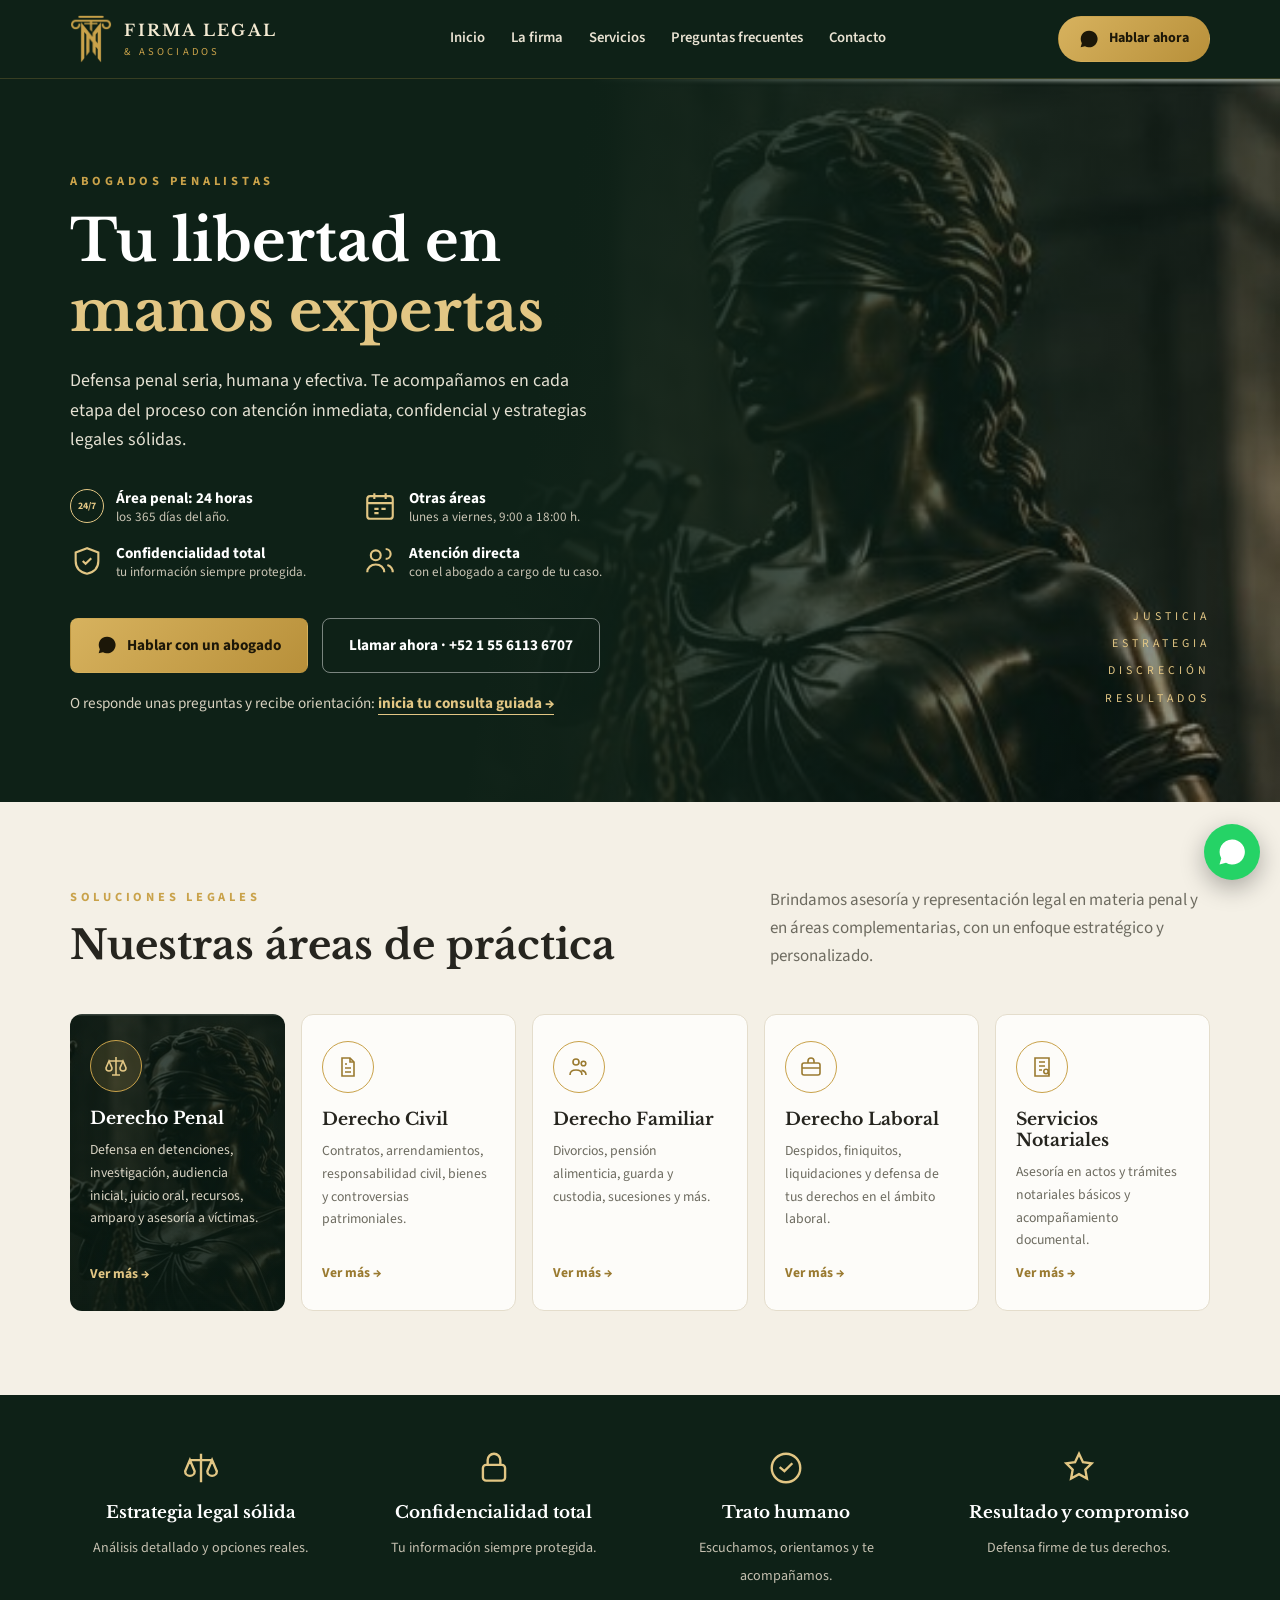
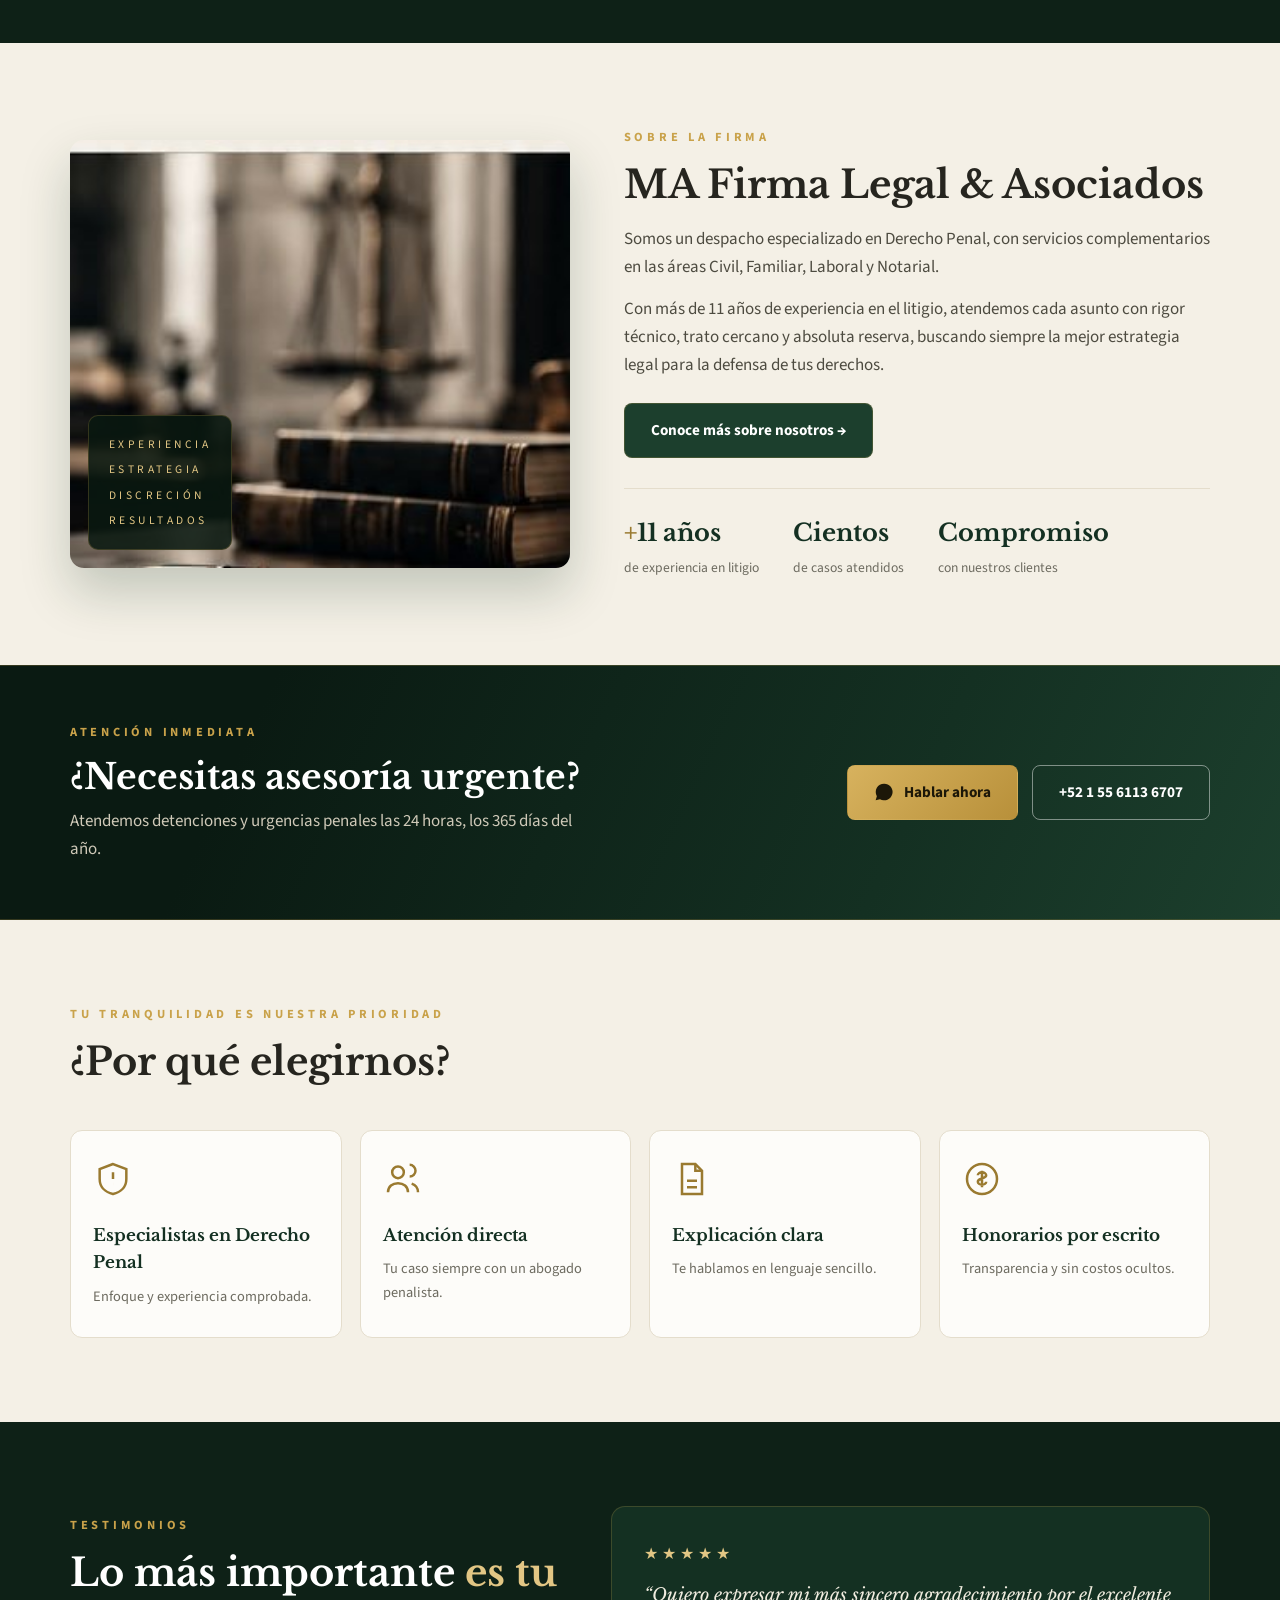
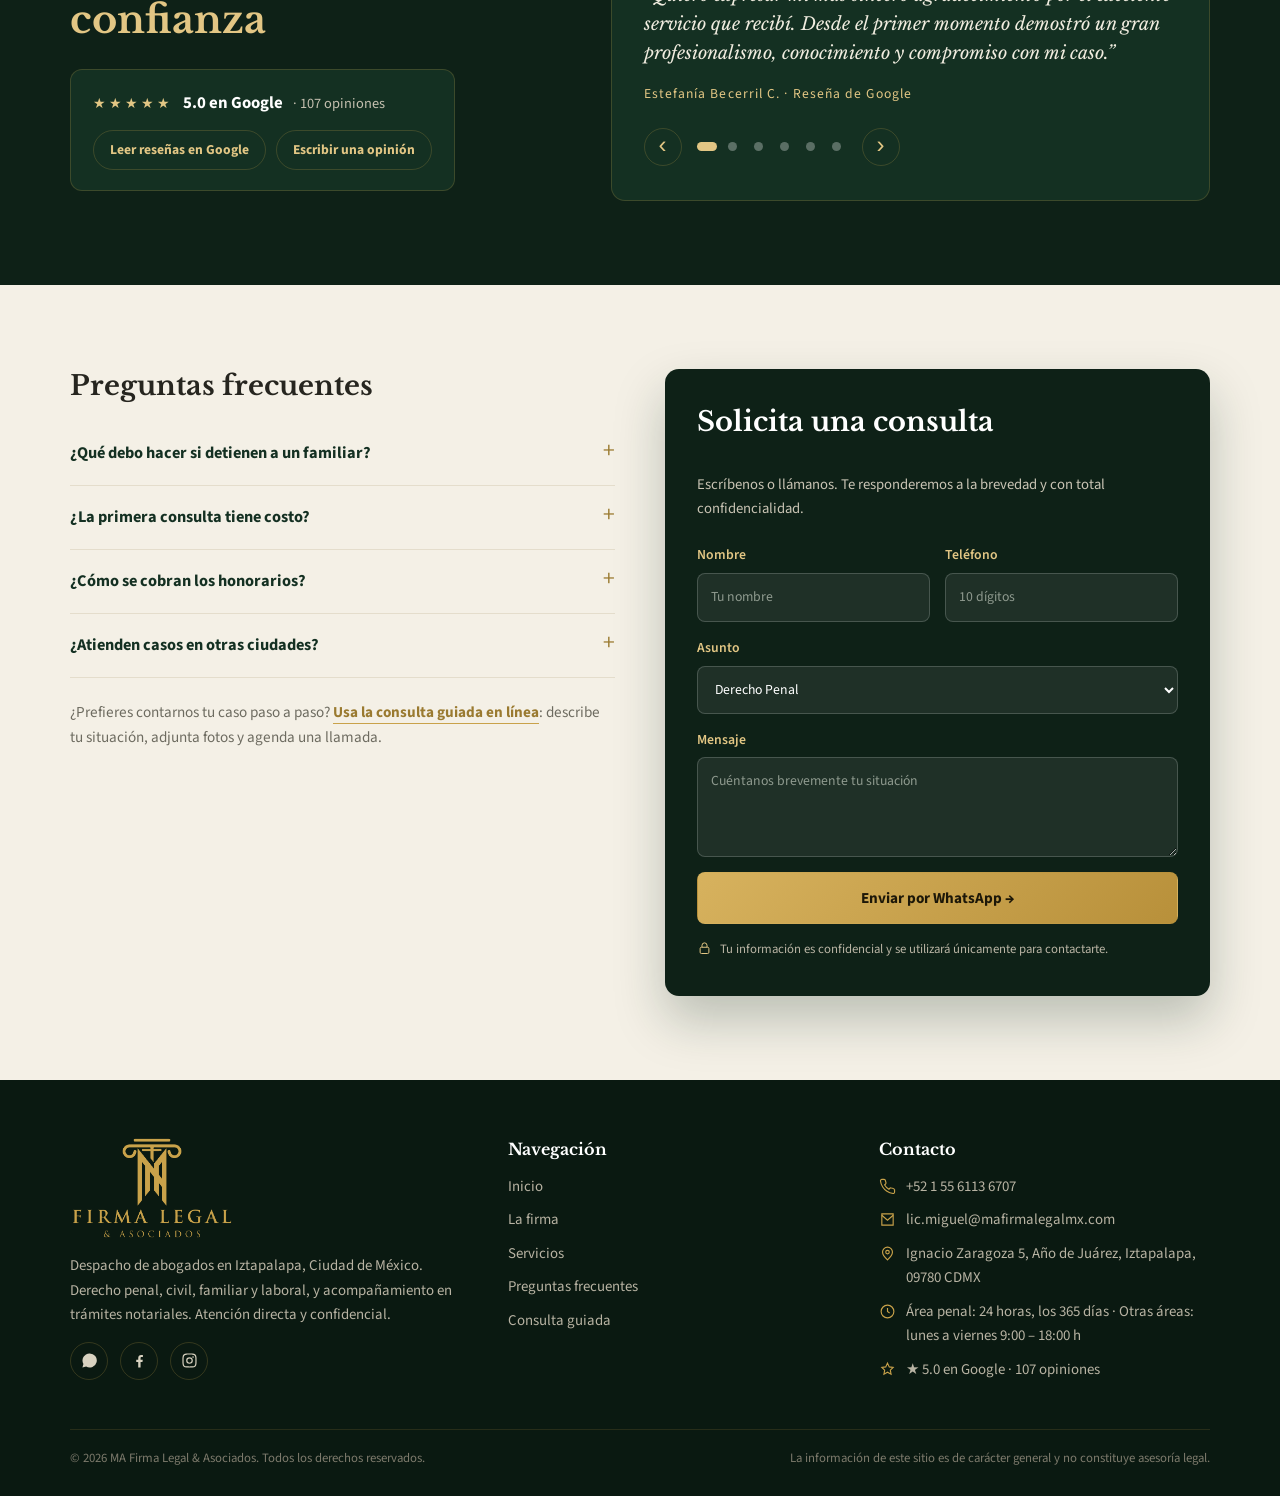
==== commit 26941a12: "Testimonios deslizables en celular, con flechas y aviso para deslizar Co-Authored-By: Claude Opus 5." ====
--- a/index.html
+++ b/index.html
@@ -161,9 +161,20 @@
   .t-card .estrellas{color:var(--dorado-claro);letter-spacing:4px;font-size:1rem;margin-bottom:14px}
   .t-card blockquote{font-family:var(--serif);font-style:italic;font-size:1.12rem;line-height:1.6;color:#f0ecdf}
   .t-card cite{display:block;margin-top:16px;font-style:normal;font-size:.85rem;color:var(--dorado-claro);letter-spacing:.08em}
-  .t-dots{display:flex;gap:8px;margin-top:22px}
-  .t-dots button{width:9px;height:9px;border-radius:50%;border:0;background:rgba(255,255,255,.3);cursor:pointer;padding:0}
-  .t-dots button.on{background:var(--dorado-claro)}
+  .t-card{touch-action:pan-y;user-select:none;-webkit-user-select:none;overflow:hidden}
+  .t-cuerpo{transition:transform .35s ease,opacity .35s ease}
+  .t-cuerpo.sale-izq{transform:translateX(-40px);opacity:0}
+  .t-cuerpo.sale-der{transform:translateX(40px);opacity:0}
+  .t-cuerpo.arrastre{transition:none}
+  .t-nav{display:flex;align-items:center;gap:14px;margin-top:22px}
+  .t-dots{display:flex;gap:4px}
+  .t-dots button{width:22px;height:22px;border:0;background:none;cursor:pointer;padding:0;display:grid;place-items:center}
+  .t-dots button::after{content:'';width:9px;height:9px;border-radius:50%;background:rgba(255,255,255,.3);transition:background .2s,width .2s}
+  .t-dots button.on::after{background:var(--dorado-claro);width:20px;border-radius:5px}
+  .t-flecha{width:38px;height:38px;border-radius:50%;border:1px solid var(--linea-verde);background:transparent;color:var(--dorado-claro);font-size:1.5rem;line-height:1;cursor:pointer;display:grid;place-items:center;padding:0 0 3px}
+  .t-flecha:hover{background:rgba(255,255,255,.06)}
+  .t-hint{display:none;margin-top:12px;font-size:.8rem;color:rgba(255,255,255,.55);letter-spacing:.04em}
+  @media (hover:none){.t-hint{display:block}}
   .g-badge{margin-top:26px;background:var(--verde-2);border:1px solid var(--linea-verde);border-radius:12px;padding:20px 22px;display:inline-block}
   .g-badge .fila{display:flex;align-items:center;gap:10px;margin-bottom:12px;flex-wrap:wrap}
   .g-badge .estrellas-g{color:var(--dorado-claro);letter-spacing:3px}
@@ -409,9 +420,16 @@
     <div>
       <div class="t-card">
         <div class="estrellas">★★★★★</div>
-        <blockquote id="t-texto">“Quiero expresar mi más sincero agradecimiento por el excelente servicio que recibí. Desde el primer momento demostró un gran profesionalismo, conocimiento y compromiso con mi caso.”</blockquote>
-        <cite id="t-autor">Estefanía Becerril C. · Reseña de Google</cite>
-        <div class="t-dots" id="t-dots"></div>
+        <div class="t-cuerpo" id="t-cuerpo">
+          <blockquote id="t-texto">“Quiero expresar mi más sincero agradecimiento por el excelente servicio que recibí. Desde el primer momento demostró un gran profesionalismo, conocimiento y compromiso con mi caso.”</blockquote>
+          <cite id="t-autor">Estefanía Becerril C. · Reseña de Google</cite>
+        </div>
+        <div class="t-nav">
+          <button class="t-flecha" id="t-prev" aria-label="Opinión anterior">&#8249;</button>
+          <div class="t-dots" id="t-dots"></div>
+          <button class="t-flecha" id="t-next" aria-label="Siguiente opinión">&#8250;</button>
+        </div>
+        <p class="t-hint">Desliza para ver más opiniones &rarr;</p>
       </div>
     </div>
   </div>
@@ -516,28 +534,75 @@
   // Reseñas reales tomadas de la ficha de Google (5.0 ★)
   const TESTIMONIOS = [
     ['“Quiero expresar mi más sincero agradecimiento por el excelente servicio que recibí. Desde el primer momento demostró un gran profesionalismo, conocimiento y compromiso con mi caso.”', 'Estefanía Becerril C. · Reseña de Google'],
-    ['“Excelente experiencia con sus servicios. En todo momento me transmitieron confianza, me brindaron asesoría clara y demostraron amplio conocimiento. Altamente recomendable por la calidad y seriedad de su trabajo.”', 'Lorely Zepeda · Reseña de Google'],
+    ['“Excelente atención y servicio. El licenciado Miguel es muy amable, me ha brindado mucho apoyo y ha aclarado mis dudas. Los recomiendo ampliamente.”', 'Annel Ramírez · Reseña de Google'],
     ['“Excelente servicio, muy profesional y además muy humano. De verdad agradezco la atención y el interés que mostró en mi caso.”', 'Diego Castro · Reseña de Google'],
     ['“Excelente atención, honestidad y profesionalismo. Te guía paso a paso durante todo el proceso y da un seguimiento impecable. Ampliamente recomendado.”', 'Ana Marmolejo · Reseña de Google'],
     ['“Totalmente profesional y muy confiable. Tienen mucho conocimiento y por encima de todo te hablan con la verdad y te explican a detalle.”', 'Yazhira J. Mugica · Reseña de Google'],
     ['“Muy agradecida con el Lic. Miguel Ángel González por su atención y profesionalismo. Excelente trato y gran disposición para orientar.”', 'Maribel Cortés · Reseña de Google'],
   ];
   const dots = document.getElementById('t-dots');
+  const tCuerpo = document.getElementById('t-cuerpo');
+  const N = TESTIMONIOS.length;
   let tIdx = 0, tTimer;
   TESTIMONIOS.forEach((_, i) => {
     const b = document.createElement('button');
     b.setAttribute('aria-label', 'Testimonio ' + (i + 1));
-    b.onclick = () => { showT(i); clearInterval(tTimer); tTimer = setInterval(() => showT(tIdx + 1), 7000); };
+    b.onclick = () => irA(i, i < tIdx ? -1 : 1);
     dots.appendChild(b);
   });
-  function showT(i) {
-    tIdx = i % TESTIMONIOS.length;
+  function pintar() {
     document.getElementById('t-texto').textContent = TESTIMONIOS[tIdx][0];
     document.getElementById('t-autor').textContent = TESTIMONIOS[tIdx][1];
     [...dots.children].forEach((d, j) => d.classList.toggle('on', j === tIdx));
   }
-  showT(0);
-  tTimer = setInterval(() => showT(tIdx + 1), 7000);
+  // dir 1 = siguiente (sale a la izquierda), -1 = anterior
+  function showT(i, dir = 1) {
+    tCuerpo.classList.remove('arrastre');
+    tCuerpo.style.transform = '';
+    tCuerpo.className = 't-cuerpo ' + (dir > 0 ? 'sale-izq' : 'sale-der');
+    setTimeout(() => {
+      tIdx = ((i % N) + N) % N;
+      pintar();
+      tCuerpo.className = 't-cuerpo arrastre ' + (dir > 0 ? 'sale-der' : 'sale-izq');
+      void tCuerpo.offsetWidth;
+      tCuerpo.className = 't-cuerpo';
+    }, 220);
+  }
+  function reiniciar() { clearInterval(tTimer); tTimer = setInterval(() => showT(tIdx + 1, 1), 7000); }
+  function irA(i, dir) { showT(i, dir); reiniciar(); }
+  document.getElementById('t-prev').onclick = () => irA(tIdx - 1, -1);
+  document.getElementById('t-next').onclick = () => irA(tIdx + 1, 1);
+
+  // Deslizar con el dedo (o arrastrar con el mouse) sobre la tarjeta
+  const tCard = tCuerpo.closest('.t-card');
+  let x0 = null, y0 = 0, dx = 0;
+  tCard.addEventListener('pointerdown', e => {
+    if (e.target.closest('button')) return;
+    x0 = e.clientX; y0 = e.clientY; dx = 0;
+    tCuerpo.classList.add('arrastre');
+  });
+  tCard.addEventListener('pointermove', e => {
+    if (x0 === null) return;
+    dx = e.clientX - x0;
+    if (Math.abs(dx) > Math.abs(e.clientY - y0)) {
+      tCuerpo.style.transform = `translateX(${dx * 0.6}px)`;
+      tCuerpo.style.opacity = 1 - Math.min(Math.abs(dx) / 300, 0.6);
+    }
+  });
+  function soltar() {
+    if (x0 === null) return;
+    x0 = null;
+    tCuerpo.classList.remove('arrastre');
+    tCuerpo.style.opacity = '';
+    if (Math.abs(dx) > 45) irA(tIdx + (dx < 0 ? 1 : -1), dx < 0 ? 1 : -1);
+    else tCuerpo.style.transform = '';
+  }
+  tCard.addEventListener('pointerup', soltar);
+  tCard.addEventListener('pointercancel', soltar);
+  tCard.addEventListener('pointerleave', soltar);
+
+  pintar();
+  reiniciar();
 </script>
 </body>
 </html>
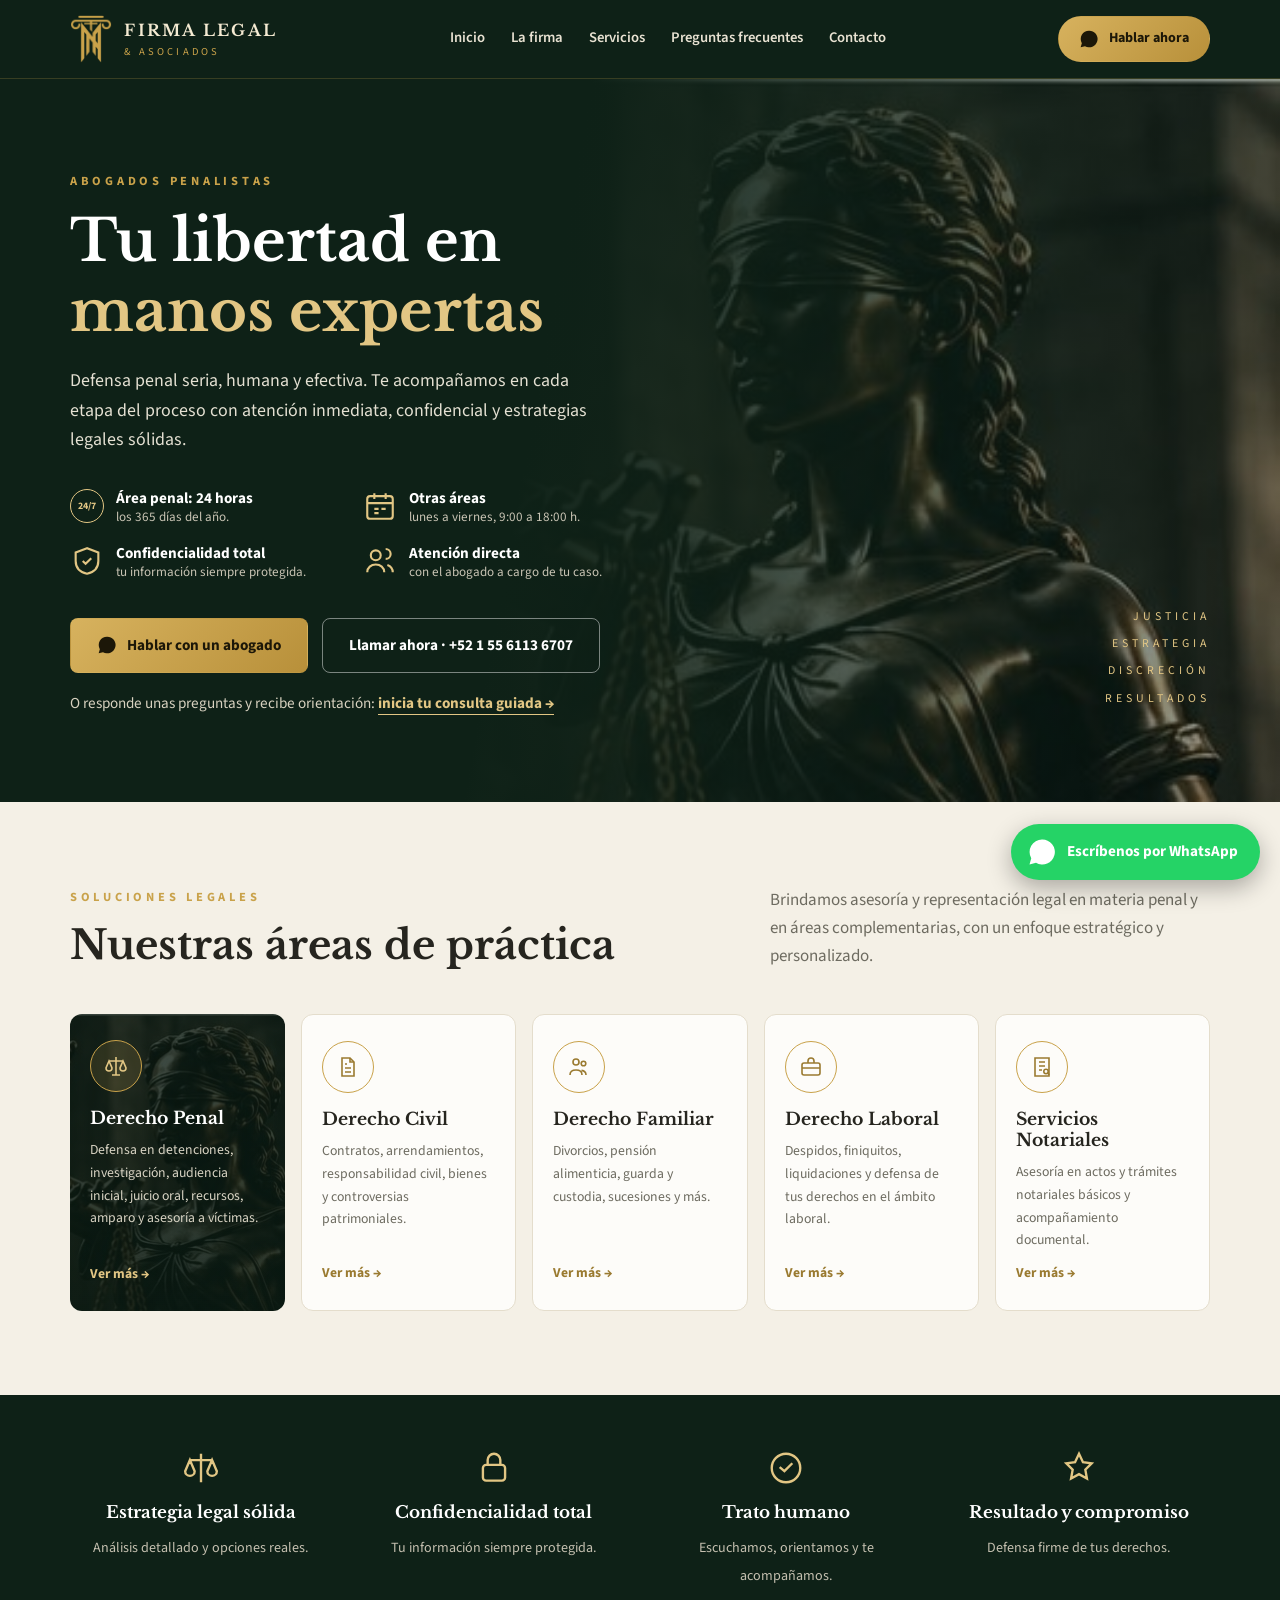
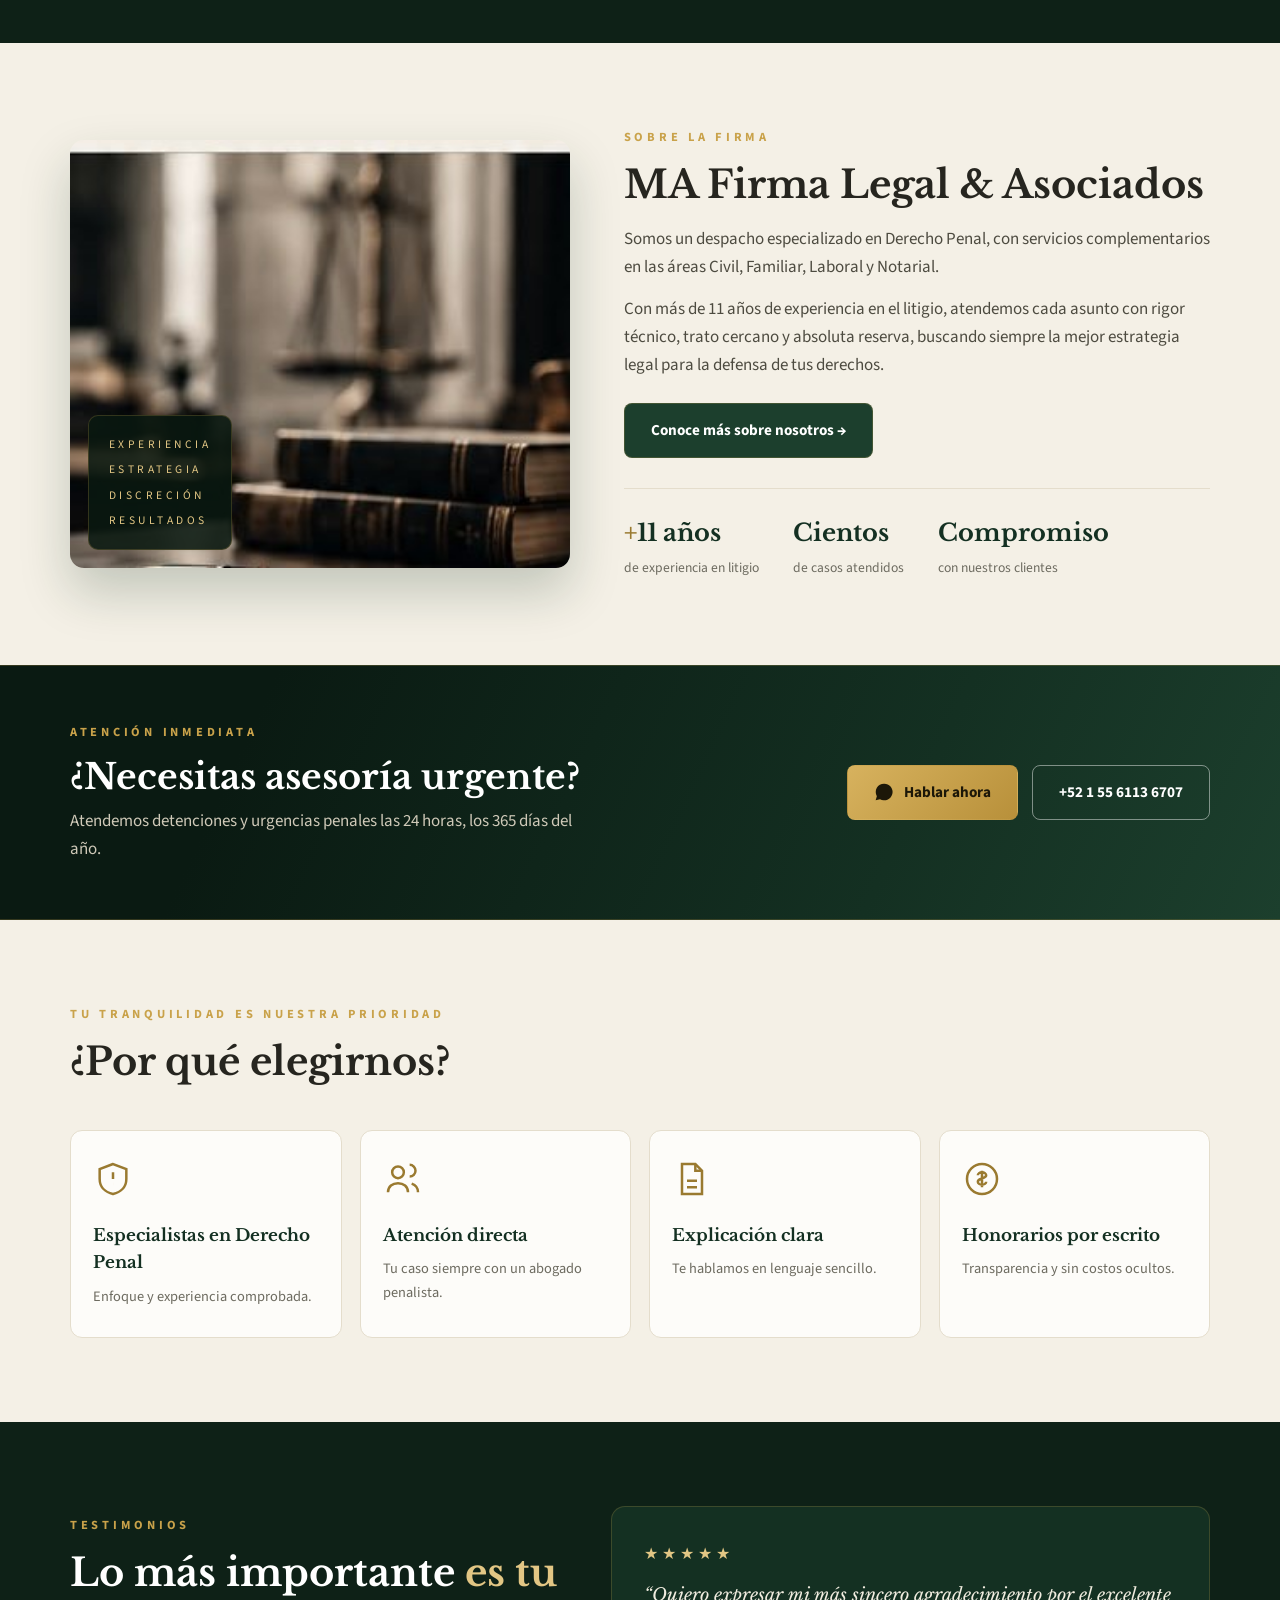
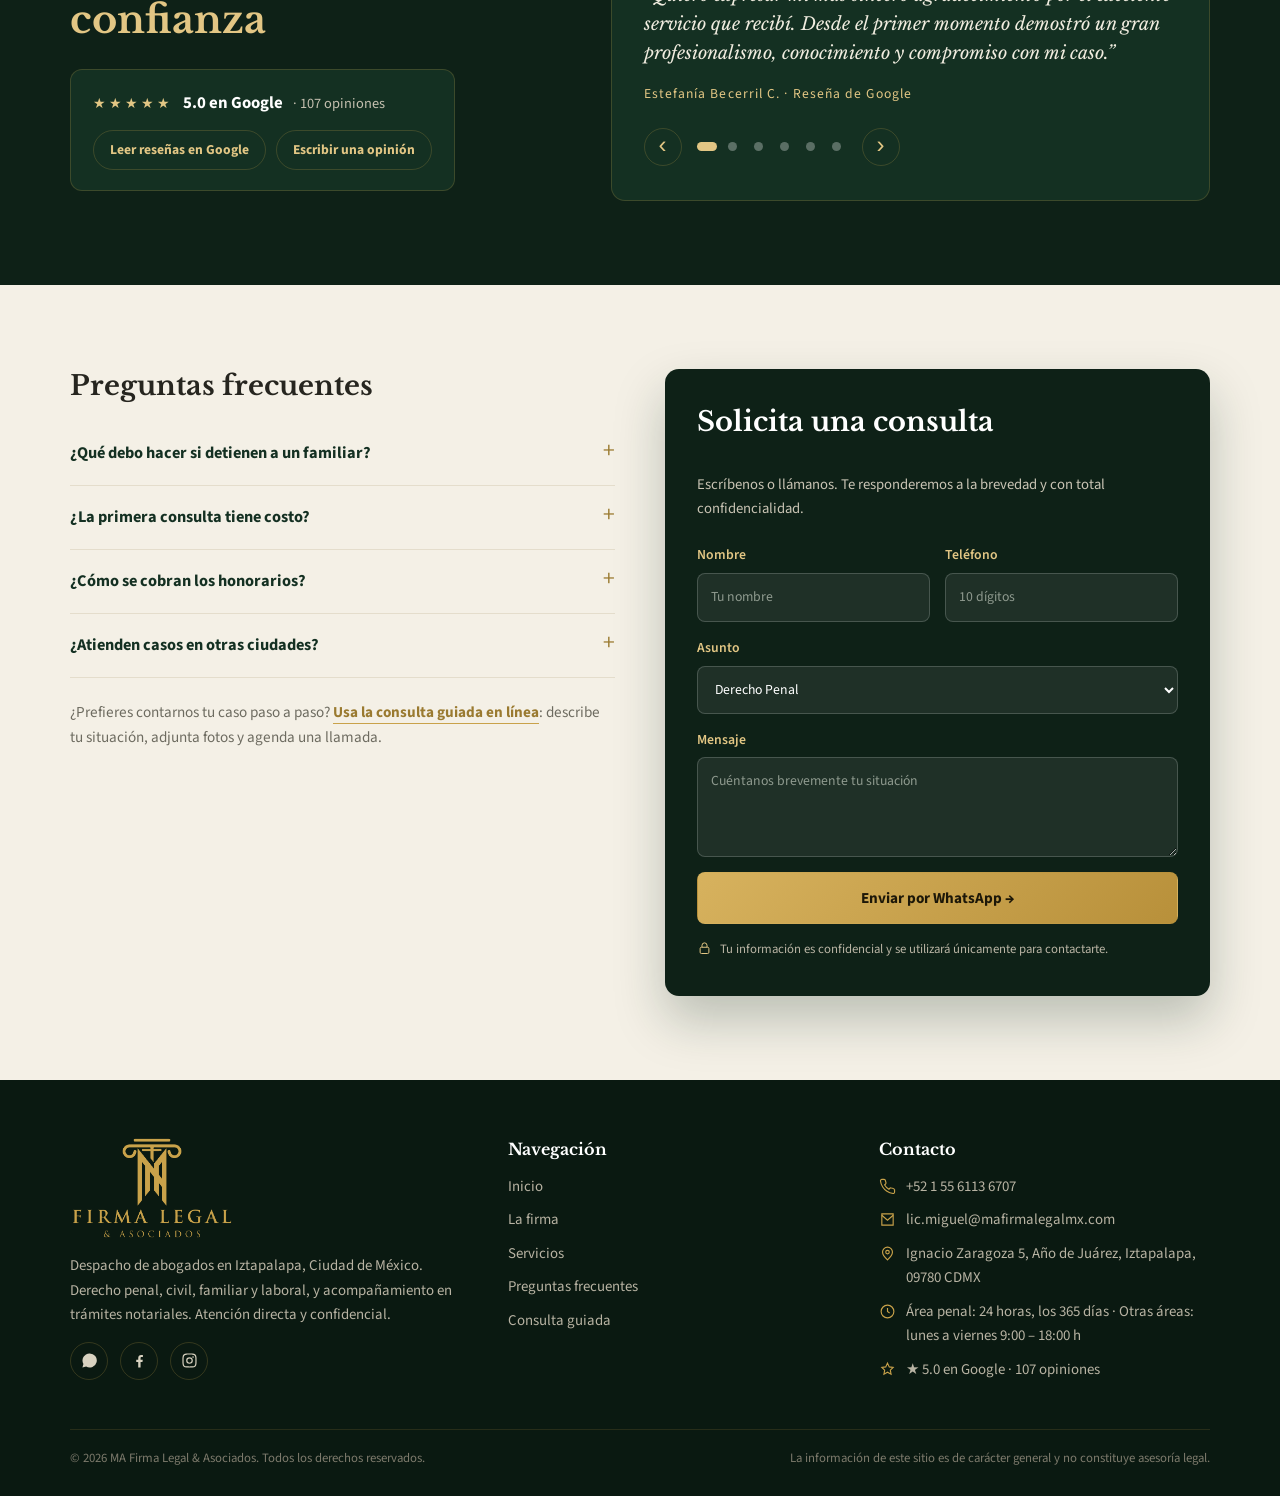
==== commit 1cacabcb: "Etiqueta de Google Ads y conversión de clics a WhatsApp; botón flotante con texto en todas las págin" ====
--- a/index.html
+++ b/index.html
@@ -225,8 +225,12 @@
   .redes svg{width:17px;height:17px;fill:#d8d2c0}
   .copy{border-top:1px solid rgba(201,162,74,.15);margin-top:38px;padding-top:18px;display:flex;justify-content:space-between;flex-wrap:wrap;gap:10px;font-size:.8rem;color:#7d7a6c}
 
-  .wa-float{position:fixed;right:20px;bottom:20px;z-index:60;width:56px;height:56px;border-radius:50%;background:#25d366;display:grid;place-items:center;box-shadow:0 8px 24px rgba(0,0,0,.3)}
-  .wa-float svg{width:30px;height:30px;fill:#fff}
+  .wa-float{position:fixed;right:20px;bottom:20px;z-index:60;min-width:56px;height:56px;border-radius:30px;background:#25d366;display:flex;align-items:center;justify-content:center;gap:10px;text-decoration:none;box-shadow:0 8px 24px rgba(0,0,0,.3);animation:wa-pulso 2.6s infinite}
+  .wa-float svg{width:30px;height:30px;fill:#fff;flex:none}
+  .wa-float .wa-txt{display:none;color:#fff;font-weight:700;font-size:.95rem;white-space:nowrap}
+  @media (min-width:760px){.wa-float{padding:0 22px 0 16px}.wa-float .wa-txt{display:block}}
+  @keyframes wa-pulso{0%{box-shadow:0 0 0 0 rgba(37,211,102,.5),0 8px 24px rgba(0,0,0,.3)}70%{box-shadow:0 0 0 16px rgba(37,211,102,0),0 8px 24px rgba(0,0,0,.3)}100%{box-shadow:0 0 0 0 rgba(37,211,102,0),0 8px 24px rgba(0,0,0,.3)}}
+  @media (prefers-reduced-motion:reduce){.wa-float{animation:none}}
 
   /* ---------- Responsive ---------- */
   @media (max-width:1000px){
@@ -257,6 +261,15 @@
     .urg-botones .btn{width:100%}
   }
 </style>
+<!-- Etiqueta de Google (Google Ads AW-18554490523) -->
+<script async src="https://www.googletagmanager.com/gtag/js?id=AW-18554490523"></script>
+<script>
+  window.dataLayer = window.dataLayer || [];
+  function gtag(){dataLayer.push(arguments);}
+  gtag('js', new Date());
+  gtag('config', 'AW-18554490523');
+</script>
+<script src="assets/medicion.js" defer></script>
 </head>
 <body>
 
@@ -412,8 +425,8 @@
       <div class="g-badge">
         <div class="fila"><span class="estrellas-g">★★★★★</span><b>5.0 en Google</b><span>· 107 opiniones</span></div>
         <div class="ligas">
-          <a href="https://www.google.com/search?q=MA+Firma+Legal+%26+Asociados+Iztapalapa#lrd=0x85ce0359b6350af7:0xd011fa77371d294,1,,,," target="_blank" rel="noopener">Leer reseñas en Google</a>
-          <a href="https://www.google.com/search?q=MA+Firma+Legal+%26+Asociados+Iztapalapa#lrd=0x85ce0359b6350af7:0xd011fa77371d294,3,,,," target="_blank" rel="noopener">Escribir una opinión</a>
+          <a href="https://search.google.com/local/reviews?placeid=ChIJ9wo1tlkDzoURlNJxc6cfAQ0" target="_blank" rel="noopener">Leer reseñas en Google</a>
+          <a href="https://search.google.com/local/writereview?placeid=ChIJ9wo1tlkDzoURlNJxc6cfAQ0" target="_blank" rel="noopener">Escribir una opinión</a>
         </div>
       </div>
     </div>
@@ -494,7 +507,7 @@
           <li><svg viewBox="0 0 24 24"><path d="M4 4h16v16H4z"/><path d="m4 6 8 7 8-7"/></svg><a href="mailto:lic.miguel@mafirmalegalmx.com">lic.miguel@mafirmalegalmx.com</a></li>
           <li><svg viewBox="0 0 24 24"><path d="M12 21s-7-6.2-7-11a7 7 0 0 1 14 0c0 4.8-7 11-7 11z"/><circle cx="12" cy="10" r="2.5"/></svg><a href="https://maps.google.com/?cid=937065001526612628" target="_blank" rel="noopener">Ignacio Zaragoza 5, Año de Juárez, Iztapalapa, 09780 CDMX</a></li>
           <li><svg viewBox="0 0 24 24"><circle cx="12" cy="12" r="9"/><path d="M12 7v5l3 2"/></svg><span>Área penal: 24 horas, los 365 días · Otras áreas: lunes a viernes 9:00 – 18:00 h</span></li>
-          <li><svg viewBox="0 0 24 24"><path d="m12 3 2.5 5.3 5.5.7-4 4 1 5.7-5-2.8-5 2.8 1-5.7-4-4 5.5-.7z"/></svg><a href="https://www.google.com/search?q=MA+Firma+Legal+%26+Asociados+Iztapalapa#lrd=0x85ce0359b6350af7:0xd011fa77371d294,1,,,," target="_blank" rel="noopener">★ 5.0 en Google · 107 opiniones</a></li>
+          <li><svg viewBox="0 0 24 24"><path d="m12 3 2.5 5.3 5.5.7-4 4 1 5.7-5-2.8-5 2.8 1-5.7-4-4 5.5-.7z"/></svg><a href="https://search.google.com/local/reviews?placeid=ChIJ9wo1tlkDzoURlNJxc6cfAQ0" target="_blank" rel="noopener">★ 5.0 en Google · 107 opiniones</a></li>
         </ul>
       </div>
     </div>
@@ -506,7 +519,7 @@
 </footer>
 
 <a class="wa-float wa-link" href="#" aria-label="WhatsApp">
-  <svg viewBox="0 0 24 24"><path d="M17.5 14.4c-.3-.1-1.8-.9-2-1-.3-.1-.5-.1-.7.1-.2.3-.8 1-.9 1.2-.2.2-.3.2-.6.1-.3-.1-1.3-.5-2.4-1.5-.9-.8-1.5-1.8-1.7-2.1-.2-.3 0-.5.1-.6l.4-.5.3-.5v-.5c-.1-.1-.7-1.6-.9-2.2-.2-.6-.5-.5-.7-.5h-.6c-.2 0-.5.1-.8.4-.3.3-1 1-1 2.5s1.1 2.9 1.2 3.1c.1.2 2.1 3.2 5.1 4.5 2.5 1 3 .8 3.6.8.6-.1 1.8-.7 2-1.4.2-.7.2-1.3.2-1.4-.1-.2-.3-.3-.6-.4zM12 2a10 10 0 0 0-8.6 15l-1.4 5 5.2-1.4A10 10 0 1 0 12 2z"/></svg>
+  <svg viewBox="0 0 24 24"><path d="M17.5 14.4c-.3-.1-1.8-.9-2-1-.3-.1-.5-.1-.7.1-.2.3-.8 1-.9 1.2-.2.2-.3.2-.6.1-.3-.1-1.3-.5-2.4-1.5-.9-.8-1.5-1.8-1.7-2.1-.2-.3 0-.5.1-.6l.4-.5.3-.5v-.5c-.1-.1-.7-1.6-.9-2.2-.2-.6-.5-.5-.7-.5h-.6c-.2 0-.5.1-.8.4-.3.3-1 1-1 2.5s1.1 2.9 1.2 3.1c.1.2 2.1 3.2 5.1 4.5 2.5 1 3 .8 3.6.8.6-.1 1.8-.7 2-1.4.2-.7.2-1.3.2-1.4-.1-.2-.3-.3-.6-.4zM12 2a10 10 0 0 0-8.6 15l-1.4 5 5.2-1.4A10 10 0 1 0 12 2z"/></svg><span class="wa-txt">Escríbenos por WhatsApp</span>
 </a>
 
 <script>
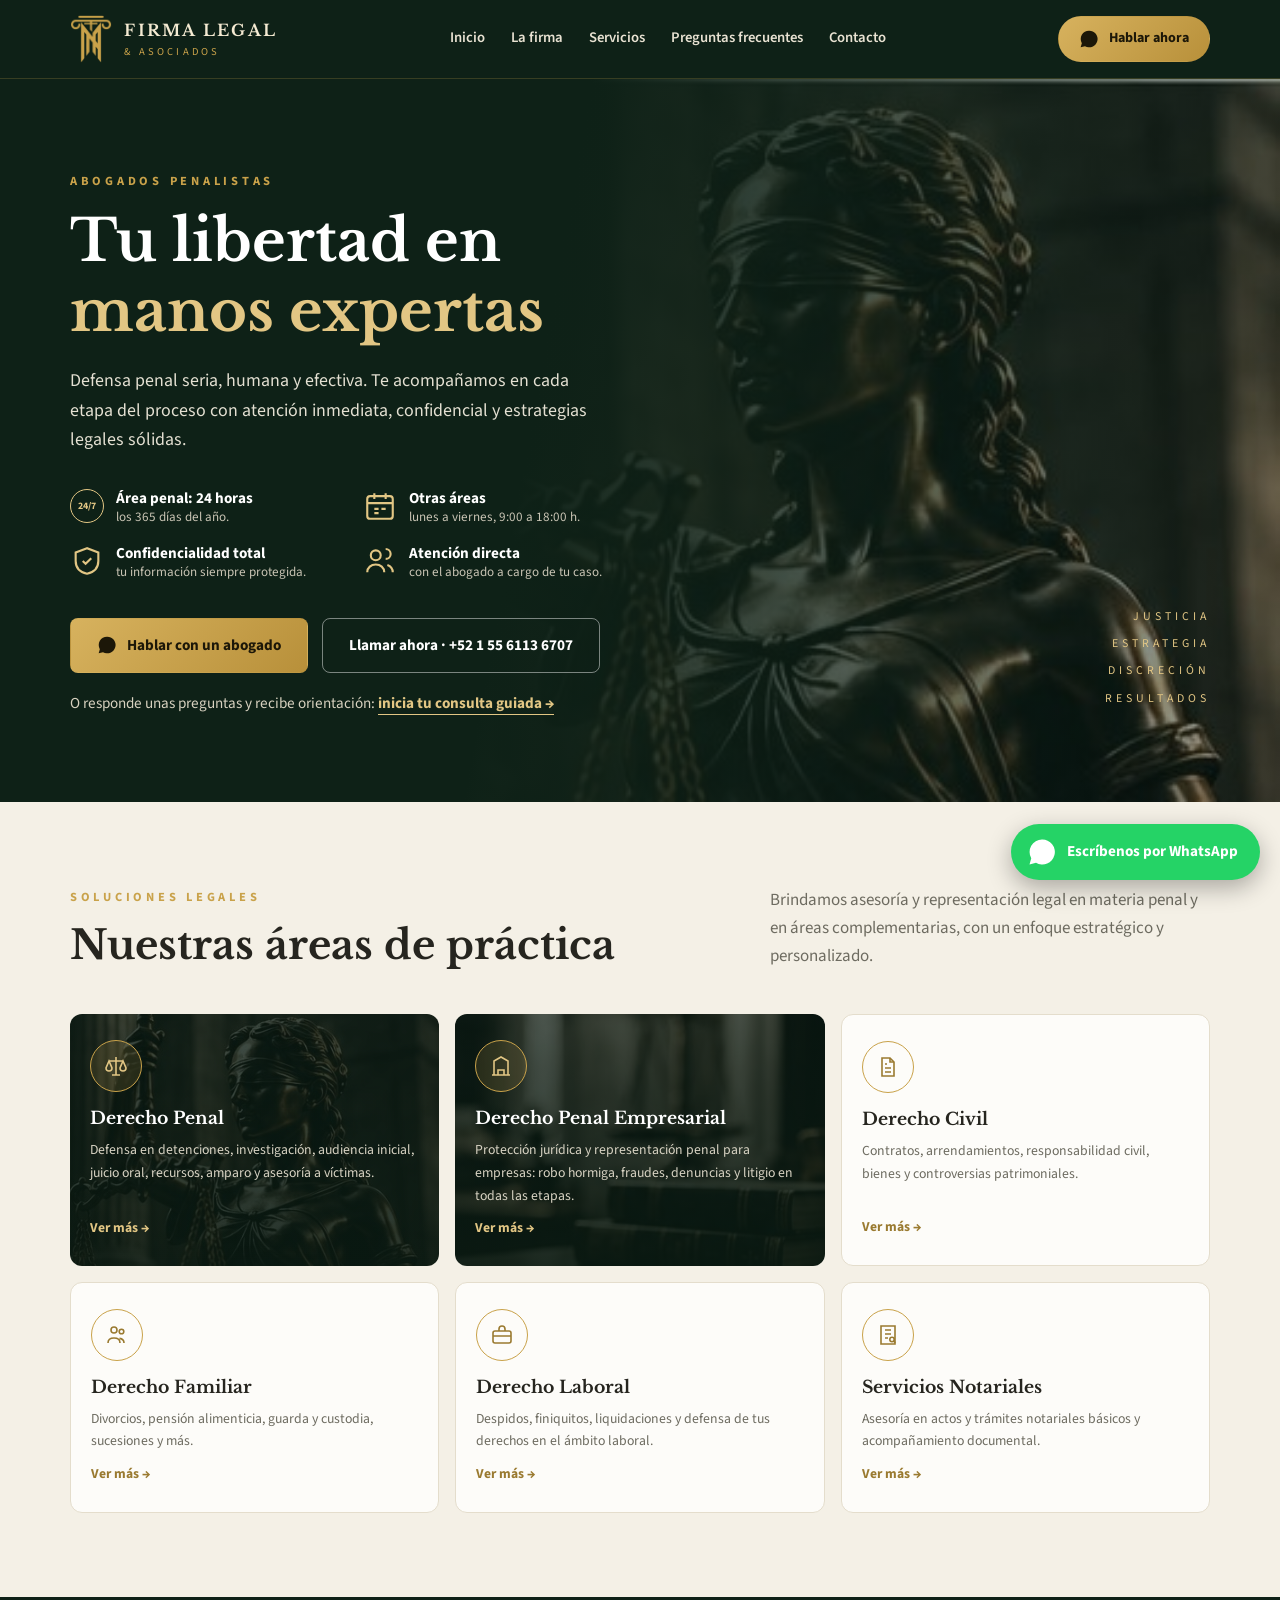
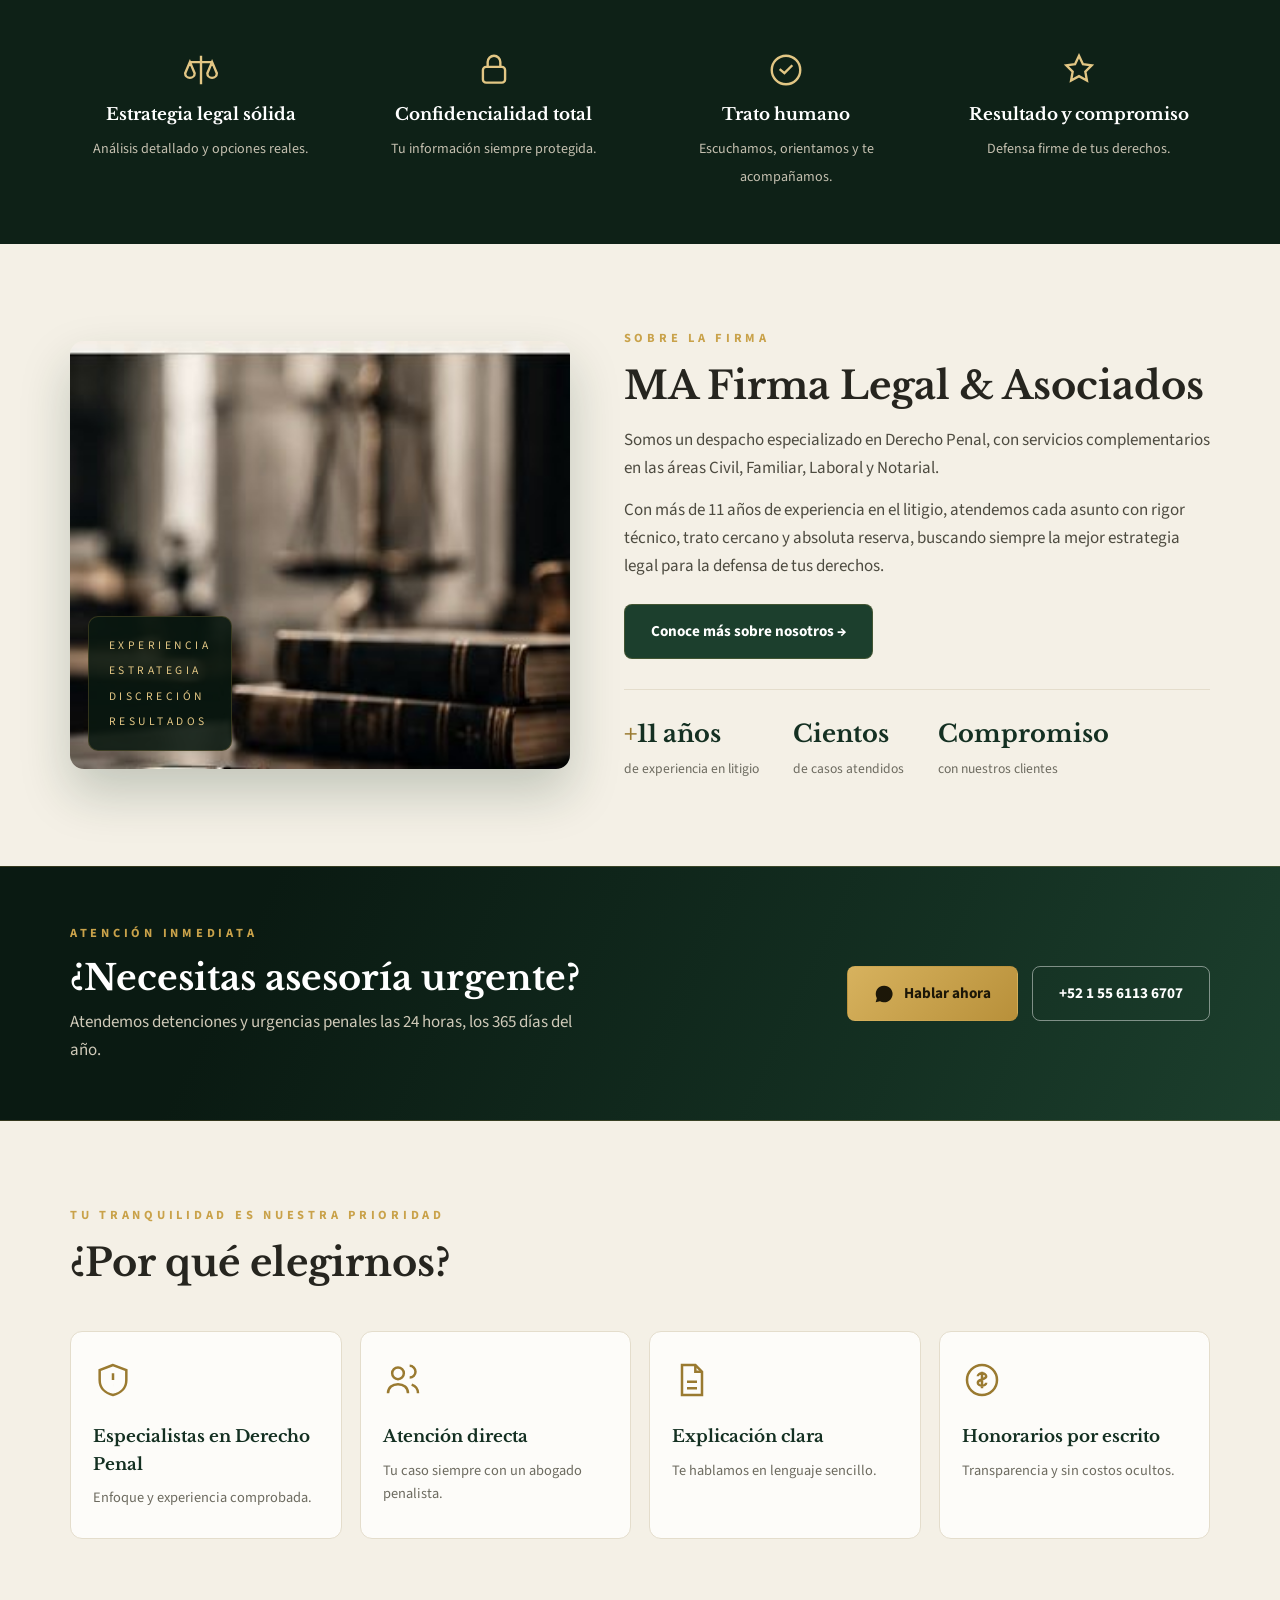
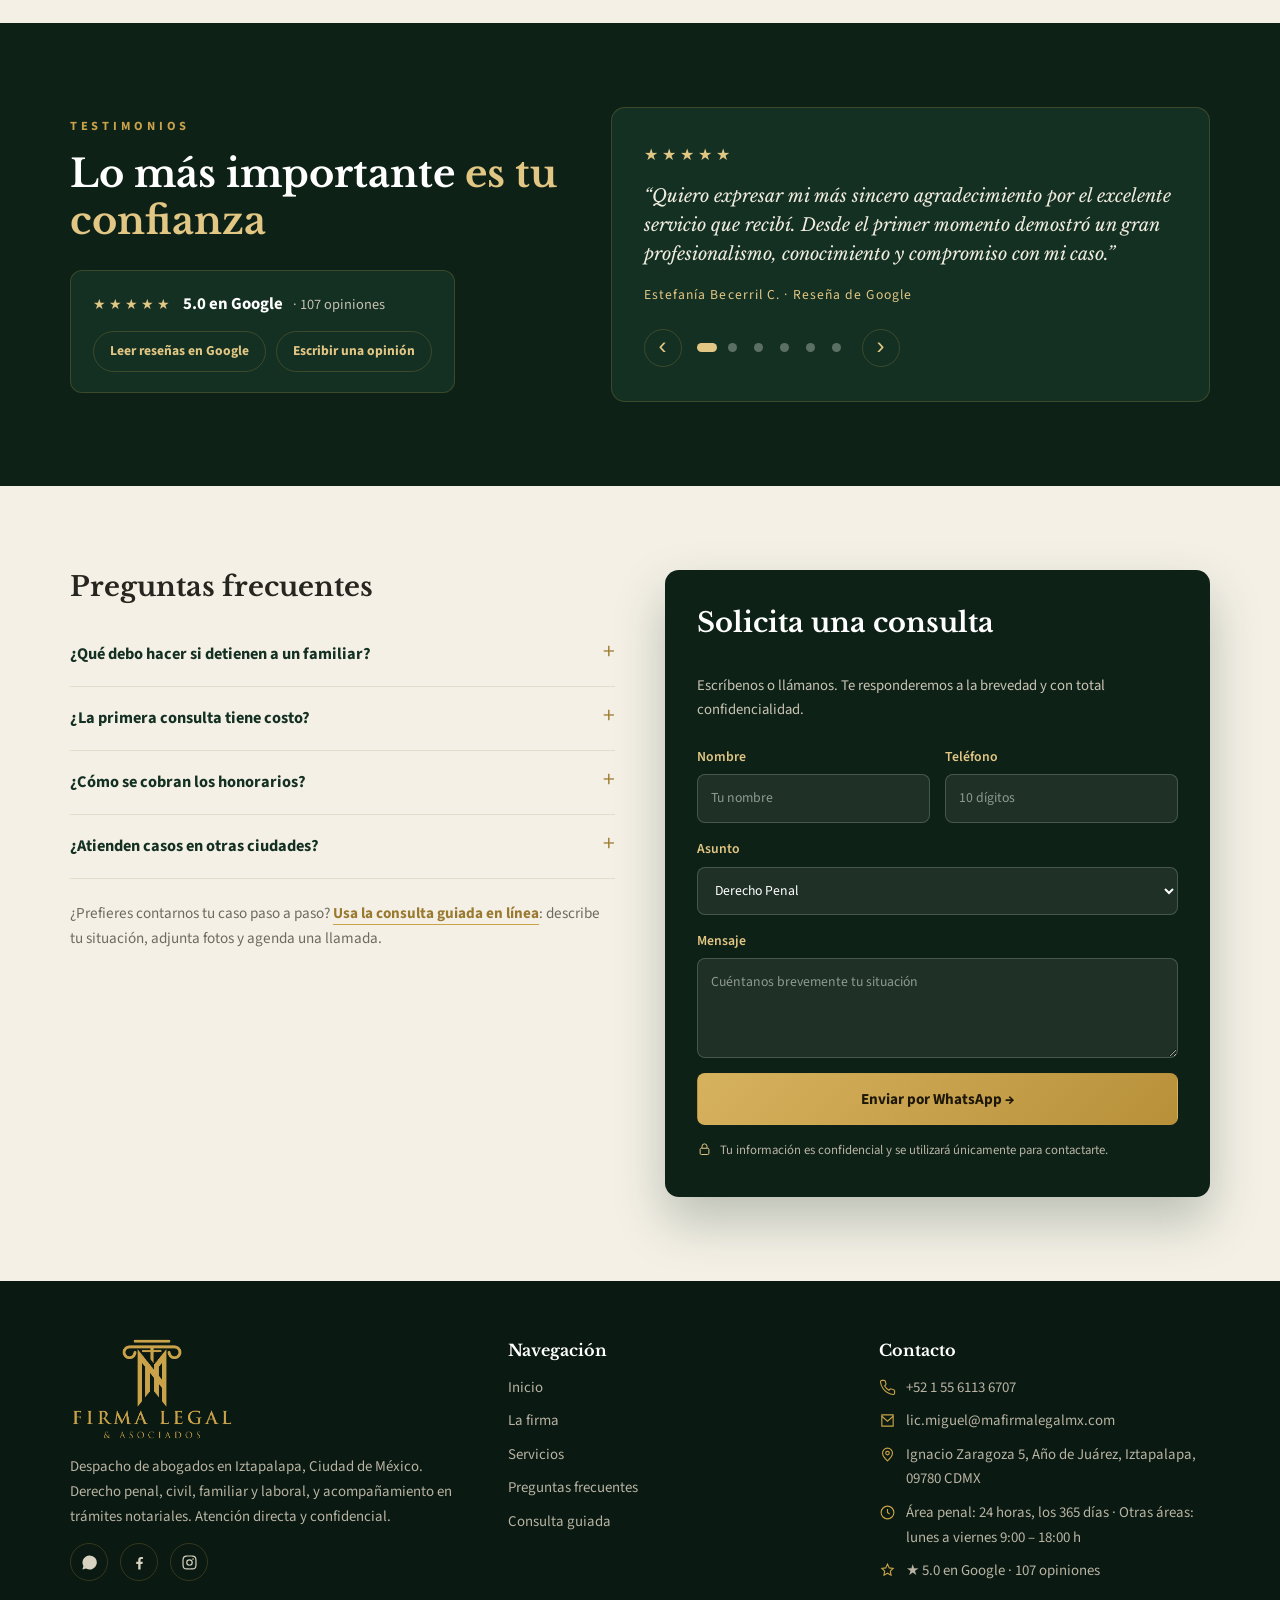
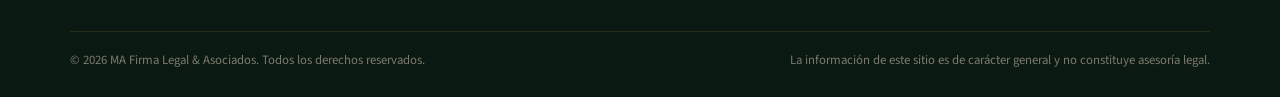
==== commit 6080874a: "Nueva área: Derecho Penal Empresarial (tarjeta en portada y página /empresarial) Texto del cliente: " ====
--- a/index.html
+++ b/index.html
@@ -99,7 +99,7 @@
   .areas-head{display:grid;grid-template-columns:1.2fr .8fr;gap:40px;align-items:end;margin-bottom:44px}
   .areas-head h2{font-size:clamp(1.8rem,3.6vw,2.5rem)}
   .areas-head p{color:var(--suave)}
-  .areas-grid{display:grid;grid-template-columns:repeat(5,1fr);gap:16px}
+  .areas-grid{display:grid;grid-template-columns:repeat(3,1fr);gap:16px}
   .area{background:var(--blanco);border:1px solid var(--linea);border-radius:12px;padding:26px 20px;display:flex;flex-direction:column;gap:10px;transition:.25s}
   .area:hover{transform:translateY(-4px);box-shadow:0 14px 30px rgba(20,48,34,.12);border-color:var(--dorado)}
   .area .ic{width:52px;height:52px;border:1.5px solid var(--dorado);border-radius:50%;display:grid;place-items:center;margin-bottom:6px}
@@ -113,6 +113,7 @@
   .area.destacada h3{color:#fff}
   .area.destacada p{color:#d8d3c3}
   .area.destacada .mas{color:var(--dorado-claro)}
+  .area.destacada.empresa{background:linear-gradient(rgba(10,26,18,.72),rgba(10,26,18,.9)),url(assets/foto-despacho.jpg) center 75%/cover}
 
   /* ---------- Banda compromiso ---------- */
   .banda{background:var(--verde);color:#fff;padding:54px 0}
@@ -234,8 +235,7 @@
 
   /* ---------- Responsive ---------- */
   @media (max-width:1000px){
-    .areas-grid{grid-template-columns:repeat(3,1fr)}
-    .area.destacada{grid-column:span 3}
+    .areas-grid{grid-template-columns:repeat(2,1fr)}
     .banda-grid,.pq-grid{grid-template-columns:1fr 1fr}
     .sobre-grid,.testi-grid,.final-grid{grid-template-columns:1fr;gap:38px}
     .areas-head{grid-template-columns:1fr;gap:10px}
@@ -329,6 +329,12 @@
         <h3>Derecho Penal</h3>
         <p>Defensa en detenciones, investigación, audiencia inicial, juicio oral, recursos, amparo y asesoría a víctimas.</p>
         <a class="mas" href="penal.html">Ver más →</a>
+      </article>
+      <article class="area destacada empresa">
+        <div class="ic"><svg viewBox="0 0 24 24"><path d="M3 21h18M5 21V7l7-4 7 4v14M9 21v-5h6v5M9 9h.01M12 9h.01M15 9h.01M9 12.5h.01M12 12.5h.01M15 12.5h.01"/></svg></div>
+        <h3>Derecho Penal Empresarial</h3>
+        <p>Protección jurídica y representación penal para empresas: robo hormiga, fraudes, denuncias y litigio en todas las etapas.</p>
+        <a class="mas" href="empresarial.html">Ver más →</a>
       </article>
       <article class="area">
         <div class="ic"><svg viewBox="0 0 24 24"><path d="M14 3H6v18h12V7z"/><path d="M14 3v4h4M9 13h6M9 17h6M9 9h2"/></svg></div>
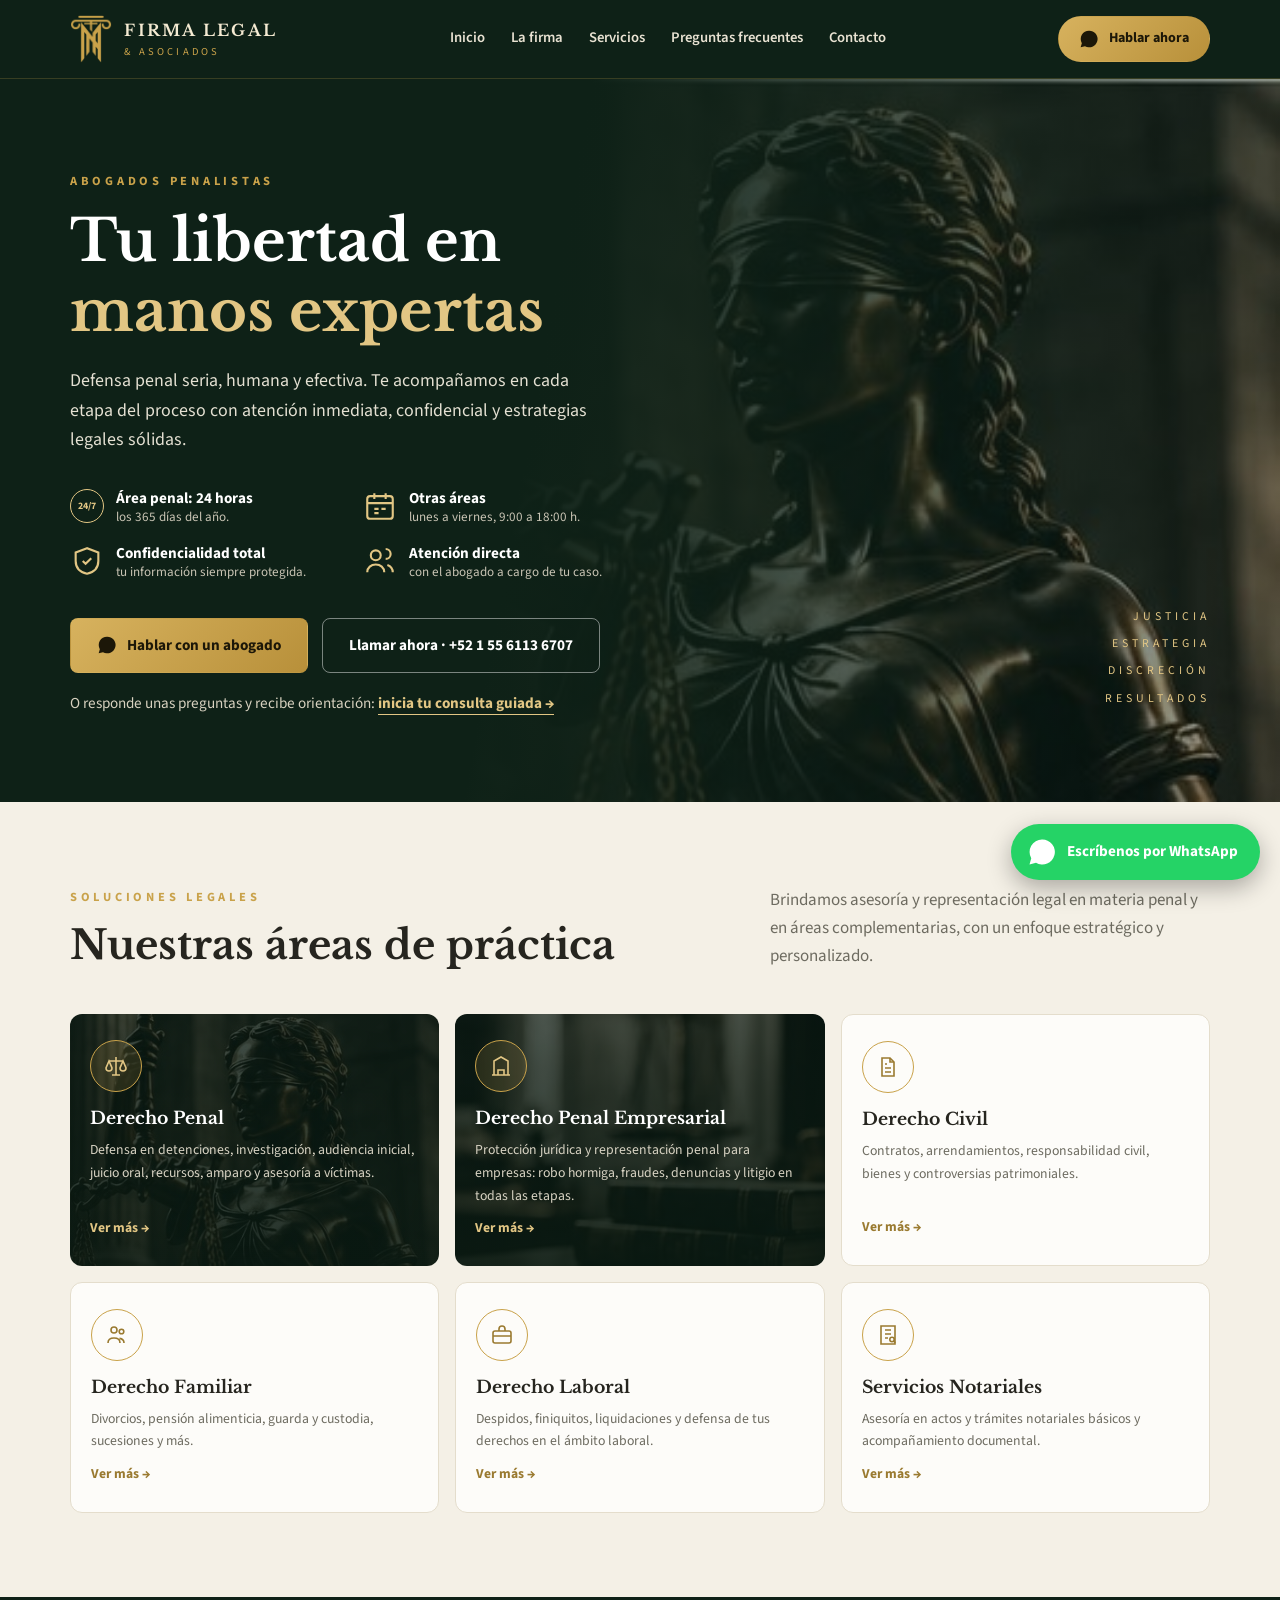
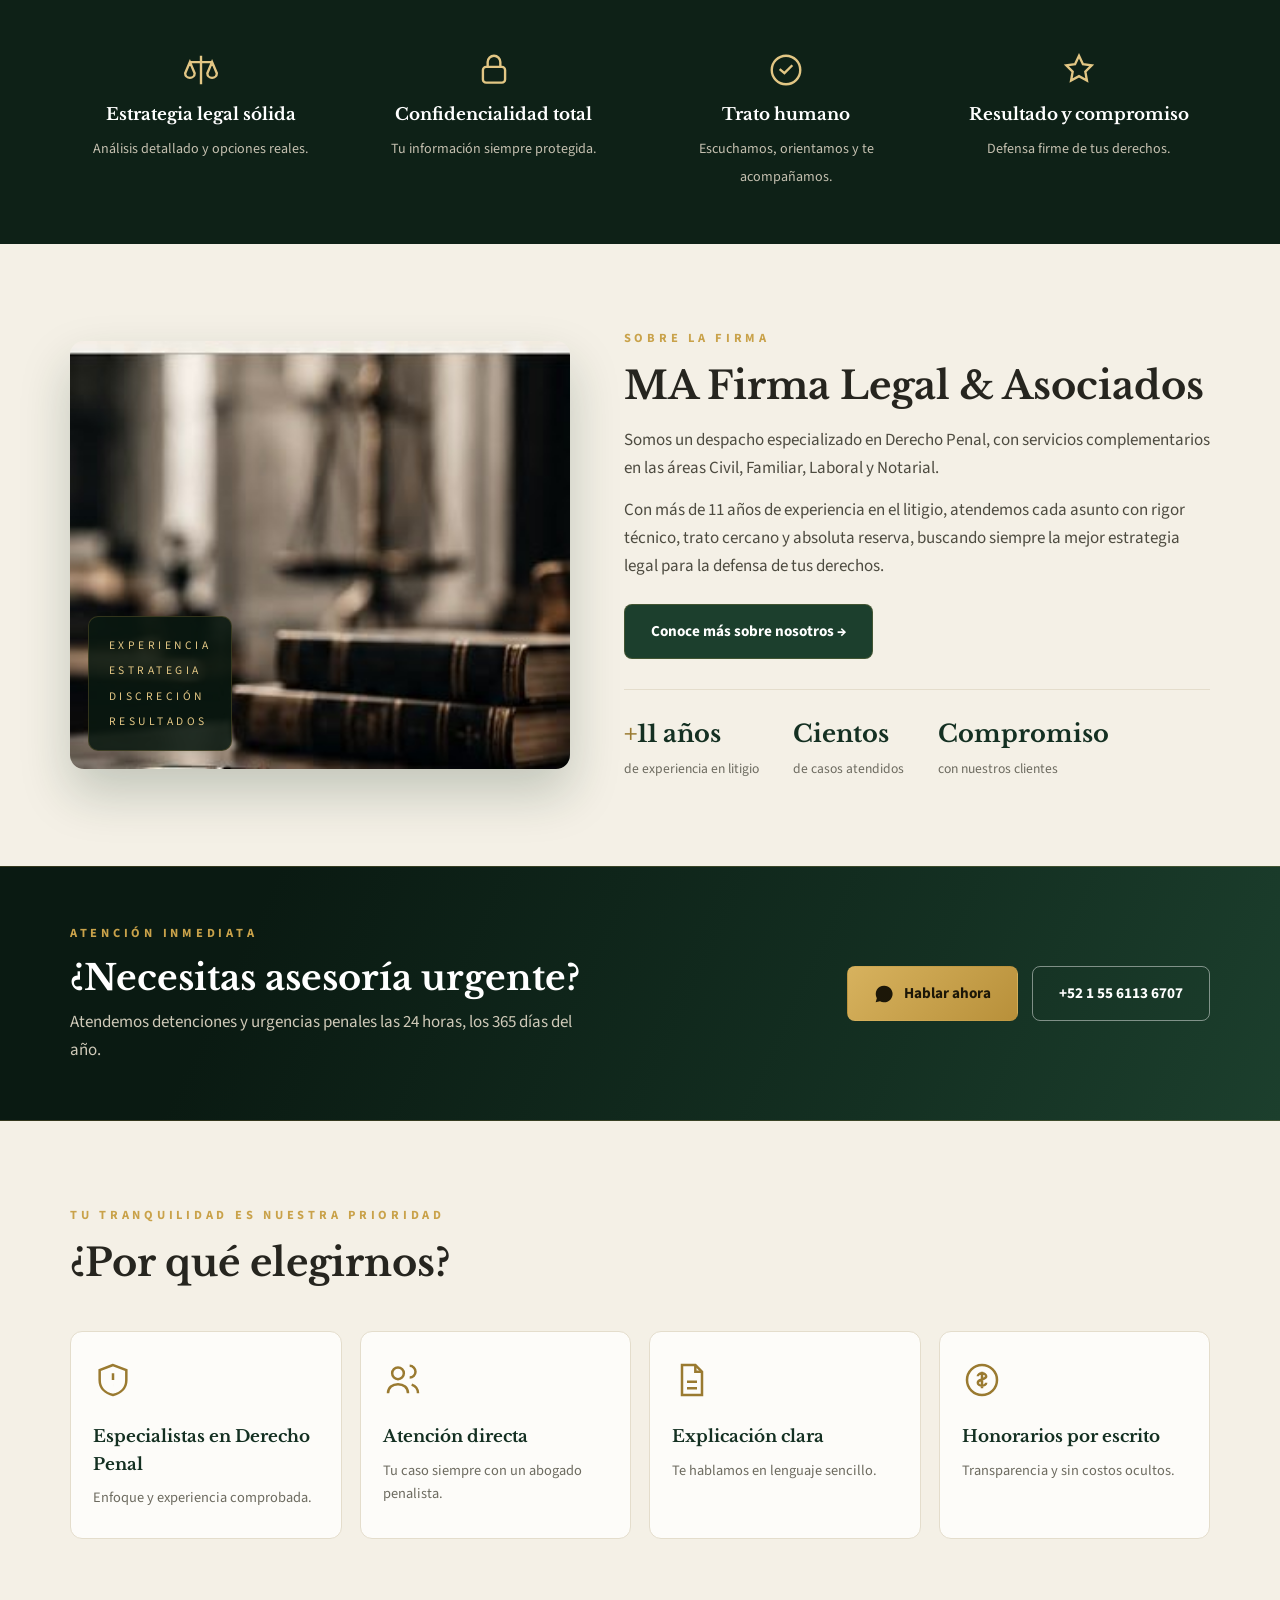
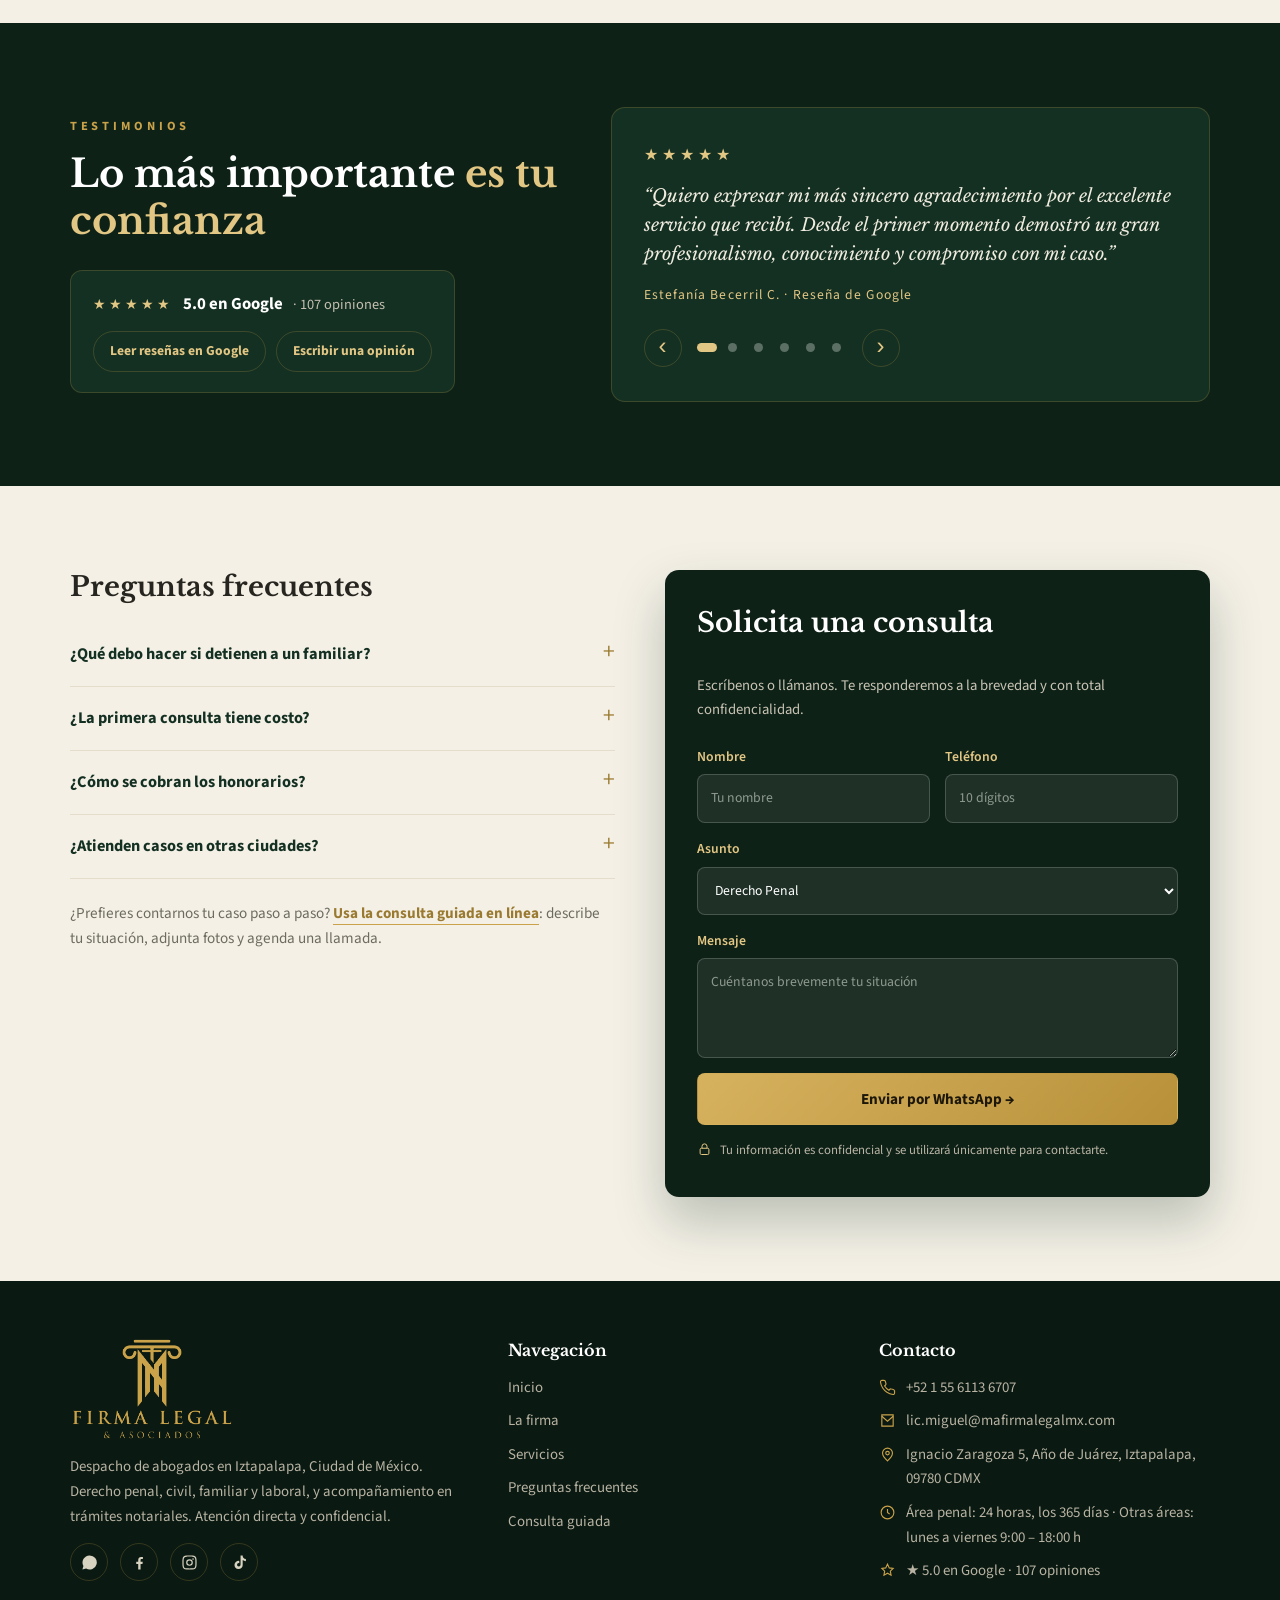
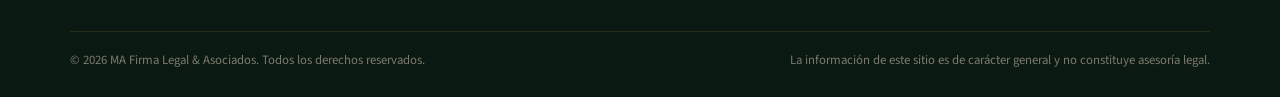
==== commit 0d41e179: "Add TikTok to social links in footer and JSON-LD Co-Authored-By: Claude Opus 4.7 <noreply@anthropic." ====
--- a/index.html
+++ b/index.html
@@ -30,7 +30,8 @@
   "sameAs": [
     "https://maps.google.com/?cid=937065001526612628",
     "https://www.facebook.com/mafirmalegal2025",
-    "https://www.instagram.com/mafirmalegal2025"
+    "https://www.instagram.com/mafirmalegal2025",
+    "https://www.tiktok.com/@ma_firmalegal"
   ]
 }
 </script>
@@ -493,7 +494,7 @@
         <div class="redes">
           <a href="#" class="wa-link" aria-label="WhatsApp"><svg viewBox="0 0 24 24"><path d="M17.5 14.4c-.3-.1-1.8-.9-2-1-.3-.1-.5-.1-.7.1-.2.3-.8 1-.9 1.2-.2.2-.3.2-.6.1-.3-.1-1.3-.5-2.4-1.5-.9-.8-1.5-1.8-1.7-2.1-.2-.3 0-.5.1-.6l.4-.5.3-.5v-.5c-.1-.1-.7-1.6-.9-2.2-.2-.6-.5-.5-.7-.5h-.6c-.2 0-.5.1-.8.4-.3.3-1 1-1 2.5s1.1 2.9 1.2 3.1c.1.2 2.1 3.2 5.1 4.5 2.5 1 3 .8 3.6.8.6-.1 1.8-.7 2-1.4.2-.7.2-1.3.2-1.4-.1-.2-.3-.3-.6-.4zM12 2a10 10 0 0 0-8.6 15l-1.4 5 5.2-1.4A10 10 0 1 0 12 2z"/></svg></a>
           <a href="https://www.facebook.com/mafirmalegal2025" target="_blank" rel="noopener" aria-label="Facebook"><svg viewBox="0 0 24 24"><path d="M13.5 22v-8h2.7l.4-3.2h-3.1V8.8c0-.9.3-1.6 1.6-1.6h1.7V4.4c-.3 0-1.3-.1-2.5-.1-2.5 0-4.1 1.5-4.1 4.2v2.3H7.4V14h2.8v8z"/></svg></a>
-          <a href="https://www.instagram.com/mafirmalegal2025" target="_blank" rel="noopener" aria-label="Instagram"><svg viewBox="0 0 24 24"><path d="M12 7.3a4.7 4.7 0 1 0 0 9.4 4.7 4.7 0 0 0 0-9.4zm0 7.7a3 3 0 1 1 0-6 3 3 0 0 1 0 6zm5-8.9a1.1 1.1 0 1 0 0 2.2 1.1 1.1 0 0 0 0-2.2zM12 3.7c2.7 0 3 0 4.1.1 2.7.1 4 1.4 4.1 4.1.1 1.1.1 1.4.1 4.1s0 3-.1 4.1c-.1 2.7-1.4 4-4.1 4.1-1.1.1-1.4.1-4.1.1s-3 0-4.1-.1c-2.7-.1-4-1.4-4.1-4.1-.1-1.1-.1-1.4-.1-4.1s0-3 .1-4.1c.1-2.7 1.4-4 4.1-4.1 1.1-.1 1.4-.1 4.1-.1zM12 2C9.3 2 8.9 2 7.9 2.1 4.2 2.2 2.2 4.2 2.1 7.9 2 8.9 2 9.3 2 12s0 3.1.1 4.1c.1 3.7 2.1 5.7 5.8 5.8 1 .1 1.4.1 4.1.1s3.1 0 4.1-.1c3.7-.1 5.7-2.1 5.8-5.8.1-1 .1-1.4.1-4.1s0-3.1-.1-4.1c-.1-3.7-2.1-5.7-5.8-5.8C15.1 2 14.7 2 12 2z"/></svg></a>
+          <a href="https://www.instagram.com/mafirmalegal2025" target="_blank" rel="noopener" aria-label="Instagram"><svg viewBox="0 0 24 24"><path d="M12 7.3a4.7 4.7 0 1 0 0 9.4 4.7 4.7 0 0 0 0-9.4zm0 7.7a3 3 0 1 1 0-6 3 3 0 0 1 0 6zm5-8.9a1.1 1.1 0 1 0 0 2.2 1.1 1.1 0 0 0 0-2.2zM12 3.7c2.7 0 3 0 4.1.1 2.7.1 4 1.4 4.1 4.1.1 1.1.1 1.4.1 4.1s0 3-.1 4.1c-.1 2.7-1.4 4-4.1 4.1-1.1.1-1.4.1-4.1.1s-3 0-4.1-.1c-2.7-.1-4-1.4-4.1-4.1-.1-1.1-.1-1.4-.1-4.1s0-3 .1-4.1c.1-2.7 1.4-4 4.1-4.1 1.1-.1 1.4-.1 4.1-.1zM12 2C9.3 2 8.9 2 7.9 2.1 4.2 2.2 2.2 4.2 2.1 7.9 2 8.9 2 9.3 2 12s0 3.1.1 4.1c.1 3.7 2.1 5.7 5.8 5.8 1 .1 1.4.1 4.1.1s3.1 0 4.1-.1c3.7-.1 5.7-2.1 5.8-5.8.1-1 .1-1.4.1-4.1s0-3.1-.1-4.1c-.1-3.7-2.1-5.7-5.8-5.8C15.1 2 14.7 2 12 2z"/></svg></a><a href="https://www.tiktok.com/@ma_firmalegal" target="_blank" rel="noopener" aria-label="TikTok"><svg viewBox="0 0 24 24"><path d="M16.5 2h-3v13.3a2.5 2.5 0 1 1-2.5-2.5c.3 0 .5 0 .7.1V9.8a5.8 5.8 0 1 0 4.8 5.7V8.6a7.3 7.3 0 0 0 4.5 1.5V7a4.5 4.5 0 0 1-4.5-5z"/></svg></a>
         </div>
       </div>
       <div>
